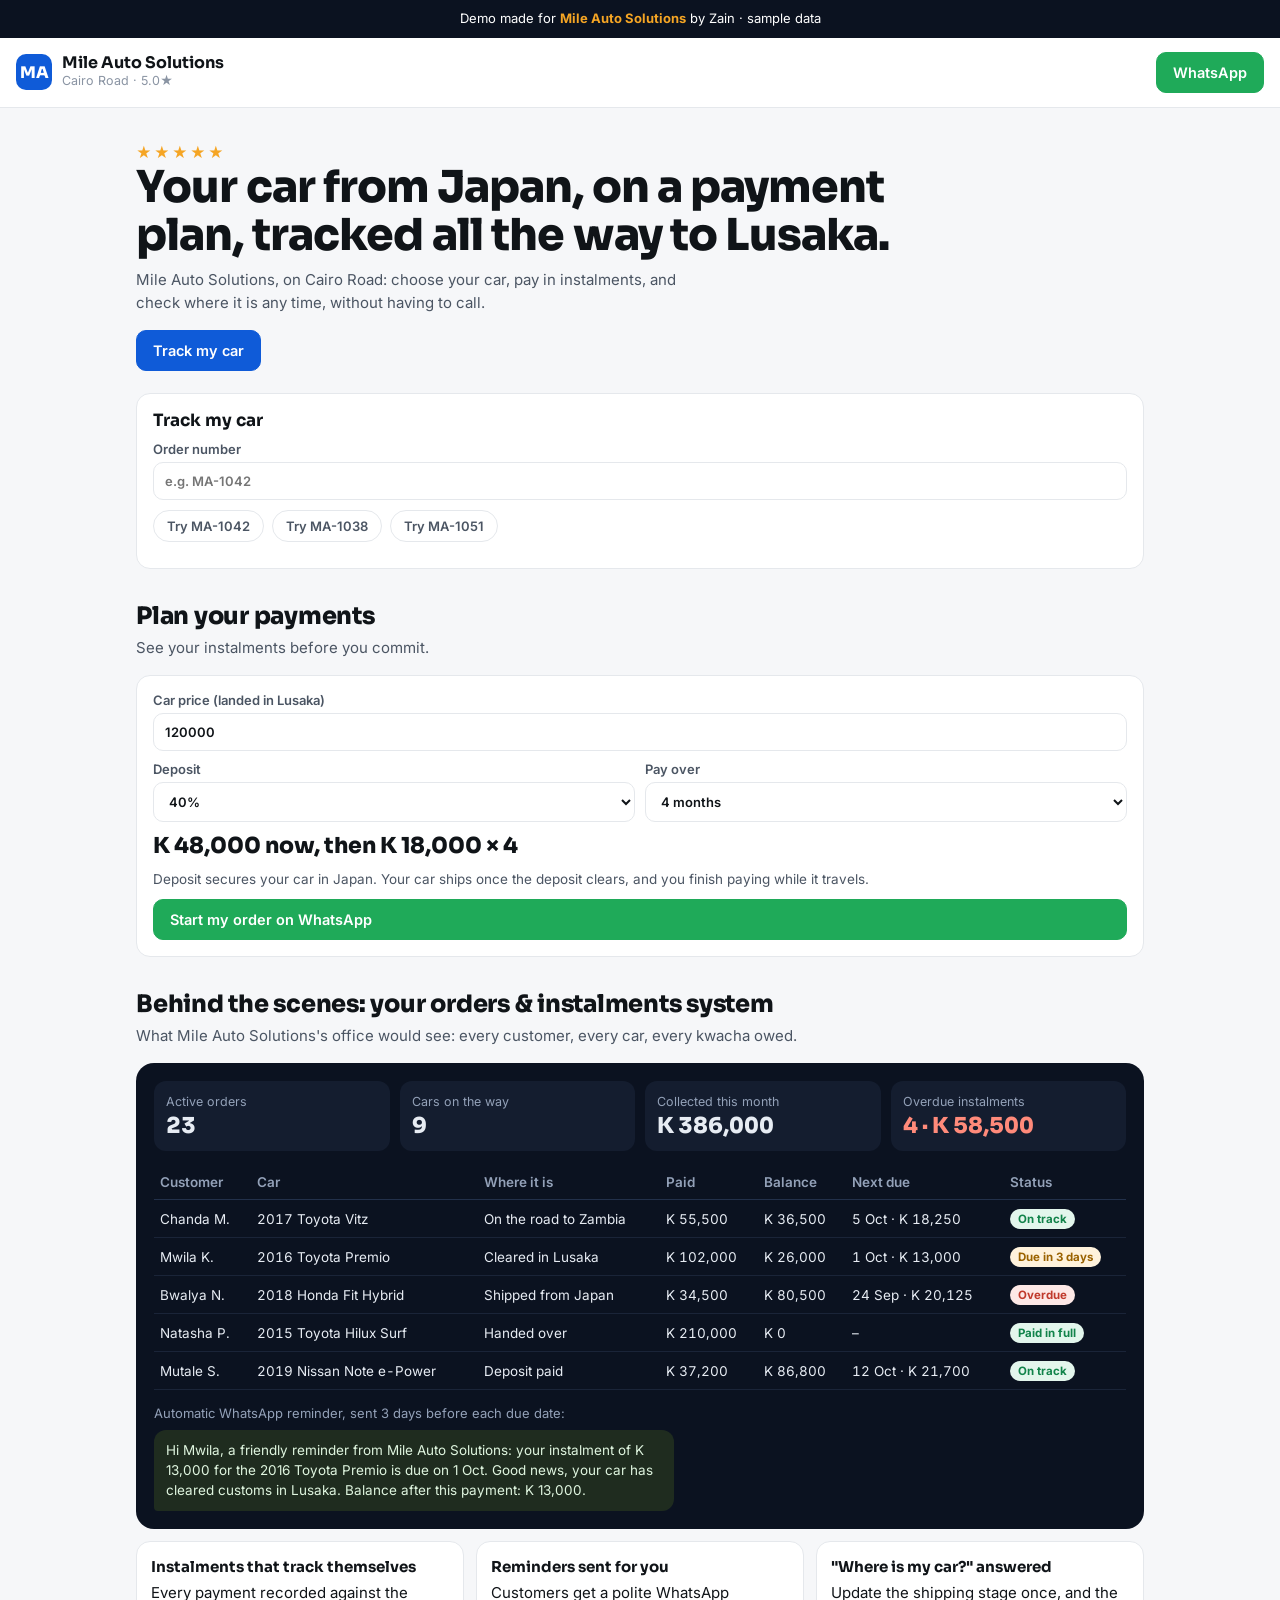
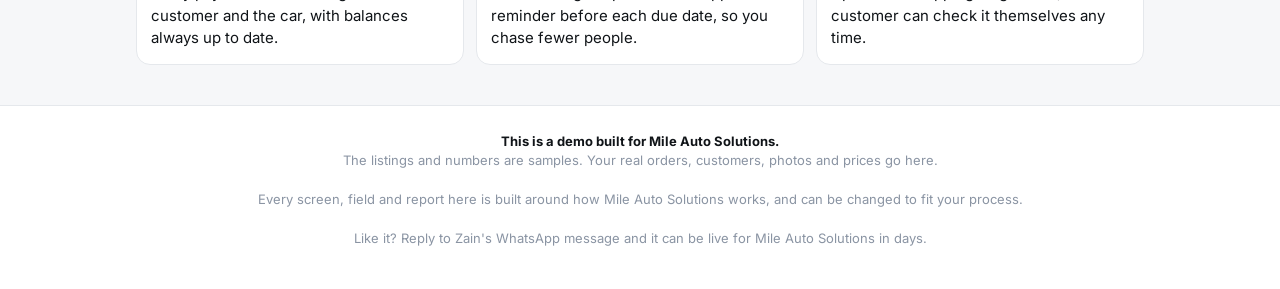
==== demos/mile-auto-solutions/index.html @ c83a558d "Add standalone client demo pages (Mile Auto Solutions) Co-Authored-By: Claude Opus 5.5 <noreply@anth" ====
<!doctype html>
<html lang="en">
<head>
<meta charset="utf-8">
<meta name="viewport" content="width=device-width, initial-scale=1, viewport-fit=cover">
<title>Mile Auto Solutions · Demo</title>
<meta name="robots" content="noindex, nofollow">
<meta name="referrer" content="no-referrer">
<link rel="preconnect" href="https://fonts.googleapis.com">
<style>html,body{margin:0;background:#fff}</style>
</head>
<body>
<div id="root"></div>
<script>
(function () {
"use strict";
const esc = s => String(s ?? "").replace(/[&<>"']/g, c => ({"&":"&amp;","<":"&lt;",">":"&gt;",'"':"&quot;","'":"&#39;"}[c]));
const K = n => "K " + Math.round(Number(n) || 0).toLocaleString();
const wa = (num, text) => num ? `https://wa.me/${num}?text=${encodeURIComponent(text)}` : null;
const where = a => { a = a || "Lusaka"; return /\b(road|rd|street|st|avenue|ave|drive|dr)\b/i.test(a) ? "on " + a : "in " + a; };
const KINDS = {
  Clinic: { headline: b => `${b}: book your visit in seconds.`, services: ["Check-ups and consultations", "Book an appointment on WhatsApp", "Friendly, professional care"],
    kpis: [["Appointments today", "18"], ["Patients this month", "264"], ["No-shows avoided", "11"], ["Unpaid invoices", "K 6,800"]],
    feats: [["Appointments and reminders", "Patients book online and get a WhatsApp reminder, so fewer no-shows."], ["Patient records", "History, treatments and payments per patient, in one place."], ["Reports on your phone", "Daily bookings and income wherever you are."]] },
  Restaurant: { headline: b => `${b}: see the menu, order on WhatsApp.`, services: ["Full menu with prices", "Order ahead on WhatsApp", "Dine in or take away"],
    kpis: [["Orders today", "73"], ["Sales today", "K 9,840"], ["Best seller", "Chicken & chips"], ["Items running low", "4"]],
    feats: [["Digital menu", "Photos, prices and specials customers can browse on their phone."], ["Orders and sales", "Every order recorded, with daily totals and best sellers."], ["Stock alerts", "Know before you run out of your top ingredients."]] },
  Hospitality: { headline: b => `${b}: check rooms and book direct.`, services: ["Comfortable rooms", "Book direct on WhatsApp", "Events and conferences"],
    kpis: [["Rooms booked tonight", "12 / 16"], ["Revenue this month", "K 142,000"], ["Check-ins today", "5"], ["Deposits held", "K 9,500"]],
    feats: [["Room calendar", "See which rooms are free on which night, no double bookings."], ["Direct bookings", "Guests book with you, not through expensive booking sites."], ["Guest records", "Stays, payments and preferences for every guest."]] },
};
const stars = r => r ? "★".repeat(Math.round(r)) + "☆".repeat(5 - Math.round(r)) : "";

const CARS = [
  { make: "Toyota", model: "Hilux D/Cab 2.8 GD-6", year: 2019, km: 86000, price: 485000, type: "Pickup", fuel: "Diesel", status: "Available", hue: 18 },
  { make: "Toyota", model: "Fortuner 2.8", year: 2018, km: 92000, price: 520000, type: "SUV", fuel: "Diesel", status: "Available", hue: 200 },
  { make: "Mazda", model: "CX-5 2.0", year: 2017, km: 71000, price: 265000, type: "SUV", fuel: "Petrol", status: "Reserved", hue: 350 },
  { make: "Honda", model: "Fit Hybrid", year: 2016, km: 64000, price: 118000, type: "Hatch", fuel: "Hybrid", status: "Available", hue: 140 },
  { make: "Mercedes-Benz", model: "C200", year: 2016, km: 78000, price: 310000, type: "Sedan", fuel: "Petrol", status: "Available", hue: 230 },
  { make: "Nissan", model: "X-Trail 2.0", year: 2015, km: 103000, price: 175000, type: "SUV", fuel: "Petrol", status: "Sold", hue: 40 },
];
const FLEET = [
  { name: "Toyota Corolla", cls: "Economy", rate: 850, seats: 5, status: "Available", hue: 210 },
  { name: "Toyota Fortuner 4x4", cls: "SUV", rate: 1900, seats: 7, status: "On hire", hue: 25 },
  { name: "Toyota Hilux 4x4 + rooftop tent", cls: "Safari", rate: 2400, seats: 5, status: "Available", hue: 95 },
  { name: "Toyota Hiace", cls: "Van", rate: 1600, seats: 14, status: "Service due", hue: 300 },
];

function carArt(hue, label) {
  return `<svg viewBox="0 0 320 180" role="img" aria-label="${esc(label)}"><defs><linearGradient id="g${hue}" x1="0" x2="1" y1="0" y2="1"><stop offset="0" stop-color="hsl(${hue} 45% 88%)"/><stop offset="1" stop-color="hsl(${hue} 40% 74%)"/></linearGradient></defs>
  <rect width="320" height="180" fill="url(#g${hue})"/><rect y="138" width="320" height="42" fill="hsl(${hue} 20% 60% / .35)"/>
  <path d="M52 124 L70 92 Q78 80 96 78 L196 76 Q214 76 228 88 L256 108 Q276 110 282 124 L282 132 L52 132 Z" fill="hsl(${hue} 35% 32%)"/>
  <path d="M100 86 L190 84 Q204 84 214 94 L226 106 L90 108 Z" fill="hsl(${hue} 40% 86% / .9)"/>
  <circle cx="100" cy="134" r="17" fill="#1b1d1f"/><circle cx="100" cy="134" r="7" fill="#9aa0a6"/>
  <circle cx="236" cy="134" r="17" fill="#1b1d1f"/><circle cx="236" cy="134" r="7" fill="#9aa0a6"/></svg>`;
}

const CSS = `
@import url('https://fonts.googleapis.com/css2?family=Sora:wght@500;700;800&family=Inter:wght@400;500;600&display=swap');
.d { --ink:#101418; --ink2:#4b5563; --mut:#8a94a3; --bg:#f6f7f9; --card:#fff; --line:#e5e8ec; --acc:#0f5bd8; --acc2:#e8f0ff; --warm:#f5a524; --good:#12834a; --bad:#c0392b;
  font: 15px/1.5 Inter, system-ui, sans-serif; color: var(--ink); background: var(--bg); min-height: 100vh; }
.d * { box-sizing: border-box; }
.d .bar { background: #0b1220; color: #fff; font-size: 13px; padding: 9px 16px; text-align: center; }
.d .bar b { color: var(--warm); }
.d header { background: var(--card); border-bottom: 1px solid var(--line); padding: 14px 16px; display: flex; align-items: center; gap: 10px; position: sticky; top: 0; z-index: 5; }
.d .logo { width: 36px; height: 36px; border-radius: 10px; background: var(--acc); color: #fff; display: grid; place-items: center; font: 800 16px Sora, sans-serif; flex: none; }
.d header .nm { font: 700 16px Sora, sans-serif; line-height: 1.2; }
.d header .sub { font-size: 12.5px; color: var(--mut); }
.d header a.cta { margin-left: auto; }
.d .wrap { max-width: 1040px; margin: 0 auto; padding: 0 16px; }
.d .hero { padding: 34px 0 22px; }
.d .hero h1 { font: 800 clamp(28px, 6vw, 44px)/1.08 Sora, sans-serif; margin: 0 0 10px; letter-spacing: -.02em; text-wrap: balance; }
.d .hero p { color: var(--ink2); max-width: 60ch; margin: 0 0 16px; }
.d .rating { color: var(--warm); letter-spacing: 2px; font-size: 15px; }
.d .btn { display: inline-flex; align-items: center; gap: 8px; padding: 11px 16px; border-radius: 10px; font: 600 14.5px Inter, sans-serif; text-decoration: none; border: 1px solid var(--line); background: var(--card); color: var(--ink); cursor: pointer; }
.d .btn.pri { background: #1faa59; border-color: #1faa59; color: #fff; }
.d .btn.acc { background: var(--acc); border-color: var(--acc); color: #fff; }
.d .chips { display: flex; gap: 8px; flex-wrap: wrap; margin: 6px 0 16px; }
.d .chip { border: 1px solid var(--line); background: var(--card); padding: 7px 13px; border-radius: 20px; font: 600 13px Inter, sans-serif; cursor: pointer; color: var(--ink2); }
.d .chip.on { background: var(--ink); color: #fff; border-color: var(--ink); }
.d .grid { display: grid; grid-template-columns: repeat(auto-fill, minmax(250px, 1fr)); gap: 14px; }
.d .car { background: var(--card); border: 1px solid var(--line); border-radius: 14px; overflow: hidden; display: flex; flex-direction: column; }
.d .car svg { width: 100%; height: auto; display: block; }
.d .car .b { padding: 12px 14px 14px; display: grid; gap: 6px; }
.d .car .t { font: 700 15.5px Sora, sans-serif; }
.d .car .m { color: var(--mut); font-size: 13px; }
.d .car .p { font: 800 19px Sora, sans-serif; font-variant-numeric: tabular-nums; }
.d .tag { display: inline-block; font: 700 11.5px Inter, sans-serif; padding: 3px 8px; border-radius: 20px; }
.d .tag.Available { background: #e3f6ec; color: var(--good); }
.d .tag.Reserved { background: #fff2dc; color: #9a6200; }
.d .tag.Sold, .d .tag.Service { background: #fde8e6; color: var(--bad); }
.d .tag.On { background: var(--acc2); color: var(--acc); }
.d h2 { font: 800 24px/1.15 Sora, sans-serif; margin: 34px 0 6px; letter-spacing: -.01em; }
.d .lead { color: var(--ink2); margin: 0 0 16px; }
.d .admin { background: #0b1220; color: #e7ecf3; border-radius: 18px; padding: 18px; margin: 12px 0 10px; }
.d .admin .k { display: grid; grid-template-columns: repeat(auto-fit, minmax(140px, 1fr)); gap: 10px; }
.d .admin .kk { background: #141d2f; border-radius: 12px; padding: 12px; }
.d .admin .kk .v { font: 800 22px Sora, sans-serif; font-variant-numeric: tabular-nums; }
.d .admin .kk .l { font-size: 12.5px; color: #93a1b8; }
.d .admin table { width: 100%; border-collapse: collapse; margin-top: 14px; font-size: 13.5px; }
.d .admin th { text-align: left; color: #93a1b8; font-weight: 600; padding: 7px 6px; border-bottom: 1px solid #22304a; }
.d .admin td { padding: 8px 6px; border-bottom: 1px solid #1a2438; font-variant-numeric: tabular-nums; }
.d .admin .scroll { overflow-x: auto; }
.d .admin th, .d .admin td { white-space: nowrap; }
.d .feat { display: grid; grid-template-columns: repeat(auto-fit, minmax(220px, 1fr)); gap: 12px; margin-top: 12px; }
.d .feat div { background: var(--card); border: 1px solid var(--line); border-radius: 14px; padding: 14px; }
.d .feat b { font-family: Sora, sans-serif; display: block; margin-bottom: 4px; }
.d .book { background: var(--card); border: 1px solid var(--line); border-radius: 14px; padding: 16px; display: grid; gap: 10px; }
.d .book label { font: 600 13px Inter, sans-serif; color: var(--ink2); display: grid; gap: 5px; }
.d .book input, .d .book select { font: inherit; padding: 10px 11px; border: 1px solid var(--line); border-radius: 10px; width: 100%; background: #fff; color: var(--ink); }
.d .quote { font: 800 22px Sora, sans-serif; }
.d footer { margin-top: 40px; padding: 26px 16px 40px; text-align: center; color: var(--mut); font-size: 13px; border-top: 1px solid var(--line); background: var(--card); }
.d footer b { color: var(--ink); }
.d .modal-bg { position: fixed; inset: 0; background: rgba(8,12,20,.55); z-index: 20; display: grid; place-items: end center; }
.d .modal { background: var(--card); width: min(560px, 100%); border-radius: 18px 18px 0 0; max-height: 92vh; overflow: auto; }
.d .modal .b { padding: 16px; display: grid; gap: 10px; }
@media (min-width: 700px) { .d .modal-bg { place-items: center; } .d .modal { border-radius: 18px; } }
.d .note { background: #fff8e6; border: 1px solid #f3dc9a; color: #6b4e00; border-radius: 12px; padding: 10px 12px; font-size: 13px; margin-top: 10px; }
`;

function header(d) {
  const initials = (d.business || "?").split(/\s+/).filter(Boolean).slice(0, 2).map(w => w[0]).join("").toUpperCase();
  const call = wa(d.wa, `Hi ${d.business}, I saw your website.`);
  return `<div class="bar">Demo made for <b>${esc(d.business)}</b> by ${esc(d.builder || "Zain")} · sample data</div>
  <header><div class="logo">${esc(initials)}</div><div><div class="nm">${esc(d.business)}</div><div class="sub">${esc(d.area || "Lusaka")}${d.rating ? " · " + d.rating + "★" : ""}</div></div>
  ${call ? `<a class="btn pri cta" href="${esc(call)}" target="_blank" rel="noopener">WhatsApp</a>` : ""}</header>`;
}
function footer(d) {
  return `<footer><b>This is a demo built for ${esc(d.business)}.</b><br>The listings and numbers are samples. Your real ${d.template === "carhire" ? "fleet" : d.template === "dealer" ? "stock" : d.template === "importer" ? "orders, customers" : "products and records"}, photos and prices go here.<br><br>
    Every screen, field and report here is built around how ${esc(d.business)} works, and can be changed to fit your process.<br><br>
    Like it? Reply to ${esc(d.builder || "Zain")}'s WhatsApp message and it can be live for ${esc(d.business)} in days.</footer>`;
}

function dealer(d, root) {
  let filter = "All";
  const types = ["All", ...new Set(CARS.map(c => c.type))];
  const draw = () => {
    root.querySelector("#cars").innerHTML = CARS.filter(c => filter === "All" || c.type === filter).map((c, i) => `
      <article class="car">${carArt(c.hue, c.make + " " + c.model)}
        <div class="b"><div style="display:flex;justify-content:space-between;gap:8px;align-items:center"><span class="t">${esc(c.year + " " + c.make)}</span><span class="tag ${c.status}">${c.status}</span></div>
        <div class="m">${esc(c.model)} · ${c.km.toLocaleString()} km · ${c.fuel}</div>
        <div class="p">${K(c.price)}</div>
        <button class="btn" data-car="${CARS.indexOf(c)}" ${c.status === "Sold" ? "disabled" : ""}>${c.status === "Sold" ? "Sold" : "View details"}</button></div></article>`).join("");
    root.querySelectorAll(".chip").forEach(ch => ch.classList.toggle("on", ch.dataset.f === filter));
  };
  root.innerHTML = `<div class="d">${header(d)}<div class="wrap">
    <section class="hero"><div class="rating">${stars(d.rating)}</div>
      <h1>Quality cars ${esc(where(d.area))}, ready to drive away.</h1>
      <p>${esc(d.tagline || `Browse ${d.business}'s latest stock with real prices. See something you like? Ask about it on WhatsApp in one tap.`)}</p>
      <a class="btn acc" href="#stock">Browse cars</a></section>
    <div id="stock"></div><h2>Cars in stock</h2><p class="lead">Updated automatically from the stock system: when a car is reserved or sold, it changes here too.</p>
    <div class="chips">${types.map(t => `<button class="chip" data-f="${esc(t)}">${esc(t)}</button>`).join("")}</div>
    <div class="grid" id="cars"></div>
    <h2>Behind the scenes: your stock system</h2>
    <p class="lead">What ${esc(d.business)}'s team would see: every car from purchase to sale, in one place.</p>
    <div class="admin"><div class="k">
      <div class="kk"><div class="l">Cars in stock</div><div class="v">14</div></div>
      <div class="kk"><div class="l">Sold this month</div><div class="v">6</div></div>
      <div class="kk"><div class="l">Profit this month</div><div class="v">${K(212000)}</div></div>
      <div class="kk"><div class="l">WhatsApp enquiries</div><div class="v">41</div></div></div>
      <div class="scroll"><table><tr><th>Car</th><th>Bought</th><th>Costs</th><th>Price</th><th>Profit</th><th>Status</th></tr>
        ${CARS.slice(0, 5).map((c, i) => { const buy = Math.round(c.price * .74 / 1000) * 1000, cost = [9500, 12000, 7800, 5200, 14500][i];
          return `<tr><td>${esc(c.year + " " + c.make + " " + c.model.split(" ")[0])}</td><td>${K(buy)}</td><td>${K(cost)}</td><td>${K(c.price)}</td><td style="color:#5fe3a1">${K(c.price - buy - cost)}</td><td>${c.status}</td></tr>`; }).join("")}
      </table></div></div>
    ${d.problem ? `<div class="note">Built with ${esc(d.business)} in mind: ${esc(d.problem)}</div>` : ""}
    <div class="feat"><div><b>Stock that's always right</b>Mark a car reserved or sold once, and the website and your team see it instantly.</div>
      <div><b>Cost and profit per car</b>Purchase price, duty, repairs and selling price, so you know what each car really made.</div>
      <div><b>Enquiries in one list</b>Every buyer who asks about a car, with their number, so nobody is forgotten.</div></div>
  </div>${footer(d)}</div>`;
  draw();
  root.addEventListener("click", e => {
    const f = e.target.closest("[data-f]"); if (f) { filter = f.dataset.f; draw(); return; }
    const b = e.target.closest("[data-car]"); if (b) { const c = CARS[+b.dataset.car]; const link = wa(d.wa, `Hi ${d.business}, is the ${c.year} ${c.make} ${c.model} (${K(c.price)}) still available?`);
      const m = document.createElement("div"); m.className = "modal-bg"; m.innerHTML = `<div class="modal">${carArt(c.hue, c.model)}<div class="b">
        <div style="display:flex;justify-content:space-between;align-items:center"><b style="font:800 20px Sora,sans-serif">${esc(c.year + " " + c.make + " " + c.model)}</b><span class="tag ${c.status}">${c.status}</span></div>
        <div class="p" style="font:800 24px Sora,sans-serif">${K(c.price)}</div>
        <div class="m" style="color:#4b5563">${c.km.toLocaleString()} km · ${c.fuel} · ${c.type} · Service history available · Registration help included</div>
        ${link ? `<a class="btn pri" href="${esc(link)}" target="_blank" rel="noopener">Ask about this car on WhatsApp</a>` : ""}
        <button class="btn" data-x>Close</button></div></div>`;
      m.addEventListener("click", ev => { if (ev.target === m || ev.target.closest("[data-x]")) m.remove(); }); root.querySelector(".d").appendChild(m); }
  });
}

function carhire(d, root) {
  const today = new Date().toISOString().slice(0, 10), later = new Date(Date.now() + 3 * 864e5).toISOString().slice(0, 10);
  root.innerHTML = `<div class="d">${header(d)}<div class="wrap">
    <section class="hero"><div class="rating">${stars(d.rating)}</div>
      <h1>Hire a car ${esc(where(d.area))} in two minutes.</h1>
      <p>${esc(d.tagline || `${d.business}: pick your dates, see the price, book on WhatsApp.`)}</p></section>
    <div class="book"><div style="font:700 17px Sora,sans-serif">Get an instant quote</div>
      <label>Vehicle<select id="veh">${FLEET.map((f, i) => `<option value="${i}">${esc(f.name)} · ${K(f.rate)}/day</option>`).join("")}</select></label>
      <div style="display:grid;grid-template-columns:1fr 1fr;gap:10px"><label>Pick-up<input id="d1" type="date" value="${today}"></label><label>Return<input id="d2" type="date" value="${later}"></label></div>
      <div id="q" class="quote"></div><a class="btn pri" id="bk" target="_blank" rel="noopener">Book on WhatsApp</a></div>
    <h2>Our fleet</h2><div class="grid">${FLEET.map(f => `<article class="car">${carArt(f.hue, f.name)}<div class="b"><span class="t">${esc(f.name)}</span>
      <div class="m">${esc(f.cls)} · ${f.seats} seats</div><div class="p">${K(f.rate)}<span style="font:500 13px Inter;color:#8a94a3"> / day</span></div></div></article>`).join("")}</div>
    <h2>Behind the scenes: your fleet system</h2><p class="lead">What ${esc(d.business)}'s office would see every morning.</p>
    <div class="admin"><div class="k">
      <div class="kk"><div class="l">On hire today</div><div class="v">9 / 14</div></div>
      <div class="kk"><div class="l">Deposits held</div><div class="v">${K(38500)}</div></div>
      <div class="kk"><div class="l">Service due this week</div><div class="v">2</div></div>
      <div class="kk"><div class="l">Revenue this month</div><div class="v">${K(186400)}</div></div></div>
      <div class="scroll"><table><tr><th>Vehicle</th><th>Status</th><th>Next service</th><th>This month</th></tr>
        ${FLEET.map((f, i) => `<tr><td>${esc(f.name)}</td><td>${f.status}</td><td>${["3,200 km", "in 5 days", "1,100 km", "Overdue"][i]}</td><td>${K([14450, 36100, 41800, 9600][i])}</td></tr>`).join("")}</table></div></div>
    ${d.problem ? `<div class="note">Built with ${esc(d.business)} in mind: ${esc(d.problem)}</div>` : ""}
    <div class="feat"><div><b>Availability calendar</b>See which vehicle is free on which day, so you never double-book.</div>
      <div><b>Deposits and damage records</b>Photos at pick-up and return, deposits held and refunded, all tracked.</div>
      <div><b>Service reminders</b>Each vehicle's mileage and service dates, with alerts before they're due.</div></div>
  </div>${footer(d)}</div>`;
  const upd = () => { const f = FLEET[+root.querySelector("#veh").value]; const a = new Date(root.querySelector("#d1").value), b = new Date(root.querySelector("#d2").value);
    const days = Math.max(1, Math.round((b - a) / 864e5) || 1); root.querySelector("#q").textContent = `${days} day${days > 1 ? "s" : ""} · ${K(days * f.rate)}`;
    const l = wa(d.wa, `Hi ${d.business}, I'd like to book the ${f.name} from ${root.querySelector("#d1").value} to ${root.querySelector("#d2").value} (${days} days).`);
    const bk = root.querySelector("#bk"); if (l) bk.href = l; else bk.remove(); };
  ["#veh", "#d1", "#d2"].forEach(s => root.querySelector(s).addEventListener("change", upd)); upd();
}

const STAGES = ["Order confirmed", "Deposit paid", "Shipped from Japan", "Arrived at port", "On the road to Zambia", "Cleared in Lusaka", "Handed over"];
const ORDERS = [
  { no: "MA-1042", who: "Chanda M.", car: "2017 Toyota Vitz", total: 92000, paid: 55500, stage: 4, due: "5 Oct", inst: 18250, state: "On track", hue: 200 },
  { no: "MA-1038", who: "Mwila K.", car: "2016 Toyota Premio", total: 128000, paid: 102000, stage: 5, due: "1 Oct", inst: 13000, state: "Due in 3 days", hue: 18 },
  { no: "MA-1051", who: "Bwalya N.", car: "2018 Honda Fit Hybrid", total: 115000, paid: 34500, stage: 2, due: "24 Sep", inst: 20125, state: "Overdue", hue: 140 },
  { no: "MA-1029", who: "Natasha P.", car: "2015 Toyota Hilux Surf", total: 210000, paid: 210000, stage: 6, due: "", inst: 0, state: "Paid in full", hue: 40 },
  { no: "MA-1055", who: "Mutale S.", car: "2019 Nissan Note e-Power", total: 124000, paid: 37200, stage: 1, due: "12 Oct", inst: 21700, state: "On track", hue: 300 },
];
function importer(d, root) {
  const stClass = s => s === "Overdue" ? "Sold" : s.startsWith("Due") ? "Reserved" : "Available";
  root.innerHTML = `<div class="d">${header(d)}<div class="wrap">
    <section class="hero"><div class="rating">${stars(d.rating)}</div>
      <h1>Your car from Japan, on a payment plan, tracked all the way to Lusaka.</h1>
      <p>${esc(d.tagline || `${d.business}, ${where(d.area)}: choose your car, pay in instalments, and check where it is any time, without having to call.`)}</p>
      <a class="btn acc" href="#track">Track my car</a></section>

    <div id="track"></div><div class="book"><div style="font:700 17px Sora,sans-serif">Track my car</div>
      <label>Order number<input id="ono" placeholder="e.g. MA-1042" autocomplete="off"></label>
      <div class="chips" style="margin:0">${ORDERS.slice(0, 3).map(o => `<button class="chip" data-o="${o.no}">Try ${o.no}</button>`).join("")}</div>
      <div id="tout"></div></div>

    <h2>Plan your payments</h2><p class="lead">See your instalments before you commit.</p>
    <div class="book">
      <label>Car price (landed in Lusaka)<input id="pp" type="number" inputmode="numeric" value="120000" min="10000" step="1000"></label>
      <div style="display:grid;grid-template-columns:1fr 1fr;gap:10px">
        <label>Deposit<select id="dep">${[30, 40, 50].map(p => `<option value="${p}" ${p === 40 ? "selected" : ""}>${p}%</option>`).join("")}</select></label>
        <label>Pay over<select id="mo">${[3, 4, 6].map(m => `<option value="${m}" ${m === 4 ? "selected" : ""}>${m} months</option>`).join("")}</select></label></div>
      <div id="plan" class="quote"></div><div class="m" id="plan2" style="color:#4b5563;font-size:13.5px"></div>
      <a class="btn pri" id="start" target="_blank" rel="noopener">Start my order on WhatsApp</a></div>

    <h2>Behind the scenes: your orders &amp; instalments system</h2>
    <p class="lead">What ${esc(d.business)}'s office would see: every customer, every car, every kwacha owed.</p>
    <div class="admin"><div class="k">
      <div class="kk"><div class="l">Active orders</div><div class="v">23</div></div>
      <div class="kk"><div class="l">Cars on the way</div><div class="v">9</div></div>
      <div class="kk"><div class="l">Collected this month</div><div class="v">${K(386000)}</div></div>
      <div class="kk"><div class="l">Overdue instalments</div><div class="v" style="color:#ff8a7a">4 · ${K(58500)}</div></div></div>
      <div class="scroll"><table><tr><th>Customer</th><th>Car</th><th>Where it is</th><th>Paid</th><th>Balance</th><th>Next due</th><th>Status</th></tr>
        ${ORDERS.map(o => `<tr data-o="${o.no}" style="cursor:pointer"><td>${esc(o.who)}</td><td>${esc(o.car)}</td><td>${STAGES[o.stage]}</td><td>${K(o.paid)}</td><td>${K(o.total - o.paid)}</td><td>${o.due ? o.due + " · " + K(o.inst) : "–"}</td>
          <td><span class="tag ${stClass(o.state)}">${o.state}</span></td></tr>`).join("")}</table></div>
      <div style="margin-top:14px;font-size:13px;color:#93a1b8">Automatic WhatsApp reminder, sent 3 days before each due date:</div>
      <div style="background:#1f2c1f;color:#dff5df;border-radius:12px 12px 12px 4px;padding:10px 12px;margin-top:6px;font-size:13.5px;max-width:520px">
        Hi Mwila, a friendly reminder from ${esc(d.business)}: your instalment of ${K(13000)} for the 2016 Toyota Premio is due on 1 Oct. Good news, your car has cleared customs in Lusaka. Balance after this payment: ${K(13000)}.</div></div>
    <div class="feat"><div><b>Instalments that track themselves</b>Every payment recorded against the customer and the car, with balances always up to date.</div>
      <div><b>Reminders sent for you</b>Customers get a polite WhatsApp reminder before each due date, so you chase fewer people.</div>
      <div><b>"Where is my car?" answered</b>Update the shipping stage once, and the customer can check it themselves any time.</div></div>
  </div>${footer(d)}</div>`;
  const show = no => {
    const o = ORDERS.find(x => x.no.toLowerCase() === String(no).trim().toLowerCase()), out = root.querySelector("#tout");
    if (!o) { out.innerHTML = no ? `<div class="m" style="color:#c0392b">No order ${esc(no)} found. Check the number on your receipt.</div>` : ""; return; }
    root.querySelector("#ono").value = o.no;
    out.innerHTML = `<div style="display:flex;gap:12px;align-items:center;margin:4px 0 10px"><div style="width:84px;flex:none;border-radius:10px;overflow:hidden">${carArt(o.hue, o.car)}</div>
        <div><b style="font:700 16px Sora,sans-serif">${esc(o.car)}</b><div class="m" style="color:#4b5563">${esc(o.who)} · ${o.no}</div></div></div>
      <ol style="list-style:none;margin:0;padding:0;display:grid;gap:0">${STAGES.map((s, i) => `<li style="display:flex;gap:10px;align-items:flex-start;padding:4px 0">
        <span style="width:18px;height:18px;border-radius:50%;flex:none;margin-top:2px;display:grid;place-items:center;font-size:11px;color:#fff;background:${i < o.stage ? "#12834a" : i === o.stage ? "#0f5bd8" : "#d6dbe1"}">${i < o.stage ? "✓" : ""}</span>
        <span style="${i === o.stage ? "font-weight:700" : i > o.stage ? "color:#8a94a3" : ""}">${s}${i === o.stage ? " · now" : ""}</span></li>`).join("")}</ol>
      <div style="background:#f6f7f9;border-radius:10px;padding:10px 12px;margin-top:10px;font-size:14px">Paid <b>${K(o.paid)}</b> of ${K(o.total)}${o.total > o.paid ? ` · next payment <b>${K(o.inst)}</b> on ${o.due}` : " · <b style='color:#12834a'>fully paid</b>"}</div>`;
  };
  const plan = () => {
    const p = Math.max(0, Number(root.querySelector("#pp").value) || 0), dep = +root.querySelector("#dep").value, mo = +root.querySelector("#mo").value;
    const depAmt = p * dep / 100, each = (p - depAmt) / mo;
    root.querySelector("#plan").textContent = `${K(depAmt)} now, then ${K(each)} × ${mo}`;
    root.querySelector("#plan2").textContent = `Deposit secures your car in Japan. Your car ships once the deposit clears, and you finish paying while it travels.`;
    const l = wa(d.wa, `Hi ${d.business}, I'd like to order a car around ${K(p)} with ${dep}% deposit and ${mo} monthly payments.`);
    const s = root.querySelector("#start"); if (l) s.href = l; else s.remove();
  };
  root.querySelector("#ono").addEventListener("input", e => show(e.target.value));
  ["#pp", "#dep", "#mo"].forEach(s => root.querySelector(s).addEventListener("input", plan));
  root.addEventListener("click", e => { const b = e.target.closest("[data-o]"); if (b) { show(b.dataset.o); root.querySelector("#track").scrollIntoView({ behavior: "smooth" }); } });
  plan();
}

function business(d, root) {
  const k = KINDS[d.kind] || { headline: b => `${b}, now online.`, services: ["Friendly service", "Fair prices", "Located " + where(d.area)],
    kpis: [["Sales today", "K 8,450"], ["Customers this month", "312"], ["Items running low", "5"], ["Owed by customers", "K 12,300"]],
    feats: [["Sales and stock together", "Every sale updates your stock, with alerts before you run out."], ["Customer records", "Who bought what, who owes you, and who to follow up."], ["Reports on your phone", "Daily and monthly totals wherever you are."]] };
  const chat = wa(d.wa, `Hi ${d.business}, I found you online.`);
  root.innerHTML = `<div class="d">${header(d)}<div class="wrap">
    <section class="hero"><div class="rating">${stars(d.rating)}</div>
      <h1>${esc(d.headline || k.headline(d.business))}</h1>
      <p>${esc(d.tagline || `Everything customers need to know about ${d.business}, ${where(d.area)}, and one tap to reach you on WhatsApp.`)}</p>
      ${chat ? `<a class="btn pri" href="${esc(chat)}" target="_blank" rel="noopener">Chat on WhatsApp</a>` : ""}</section>
    <h2>What we offer</h2><div class="feat">${(d.services || k.services).map(s => `<div><b>${esc(s)}</b>Ask us on WhatsApp for details and prices.</div>`).join("")}</div>
    <h2>Behind the scenes: your management system</h2><p class="lead">What ${esc(d.business)} would see every day.</p>
    <div class="admin"><div class="k">${k.kpis.map(([l, v]) => `<div class="kk"><div class="l">${esc(l)}</div><div class="v">${esc(v)}</div></div>`).join("")}</div></div>
    <div class="feat">${k.feats.map(([t, x]) => `<div><b>${esc(t)}</b>${esc(x)}</div>`).join("")}</div>
  </div>${footer(d)}</div>`;
}

window.DemoPage = {
  render(demo) {
    const st = document.createElement("style"); st.textContent = CSS; document.head.appendChild(st);
    const d = { ...(demo.data || {}), template: demo.template };
    document.title = `${d.business || "Demo"} · Demo`;
    const root = document.getElementById("root");
    ({ dealer, carhire, importer }[demo.template] || business)(d, root);
  },
};
})();

window.DemoPage.render({"template": "importer", "data": {"business": "Mile Auto Solutions", "area": "Cairo Road", "rating": "5.0", "wa": "260770246900", "builder": "Zain"}});
</script>
</body>
</html>
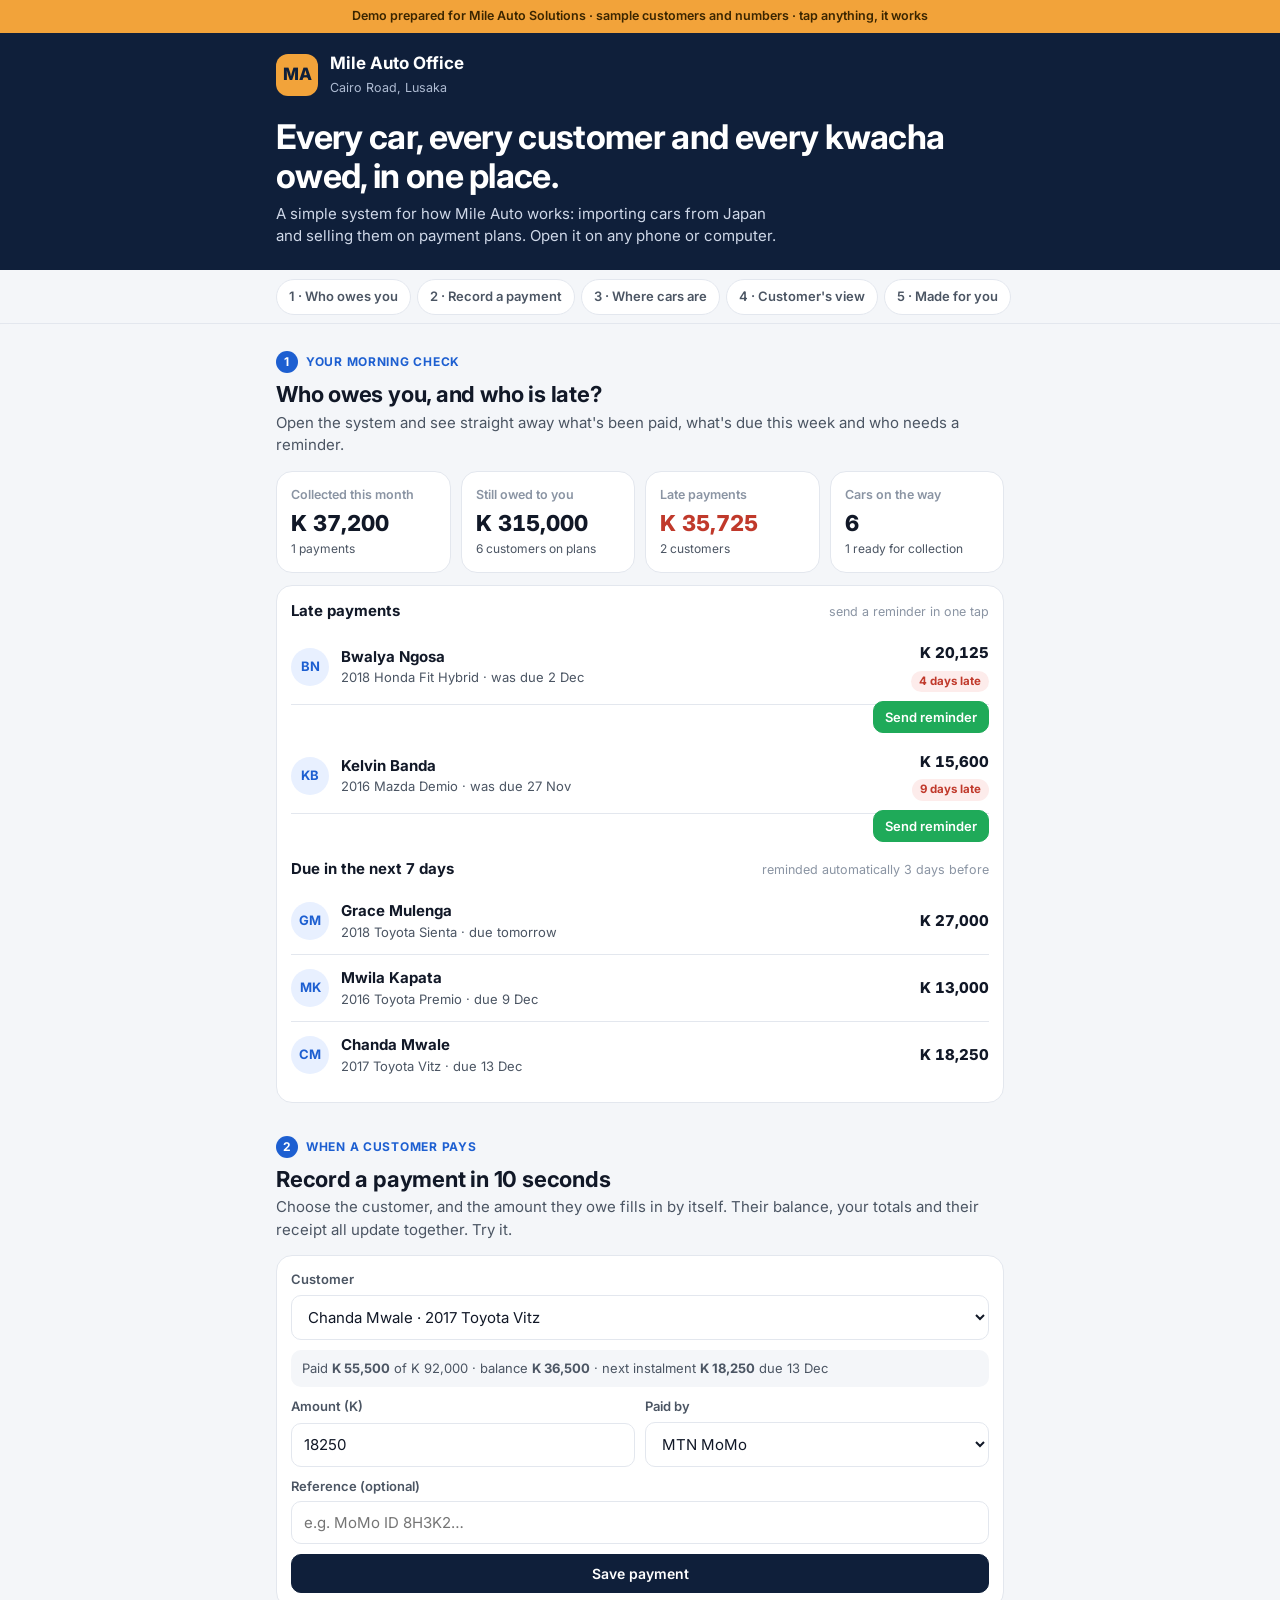
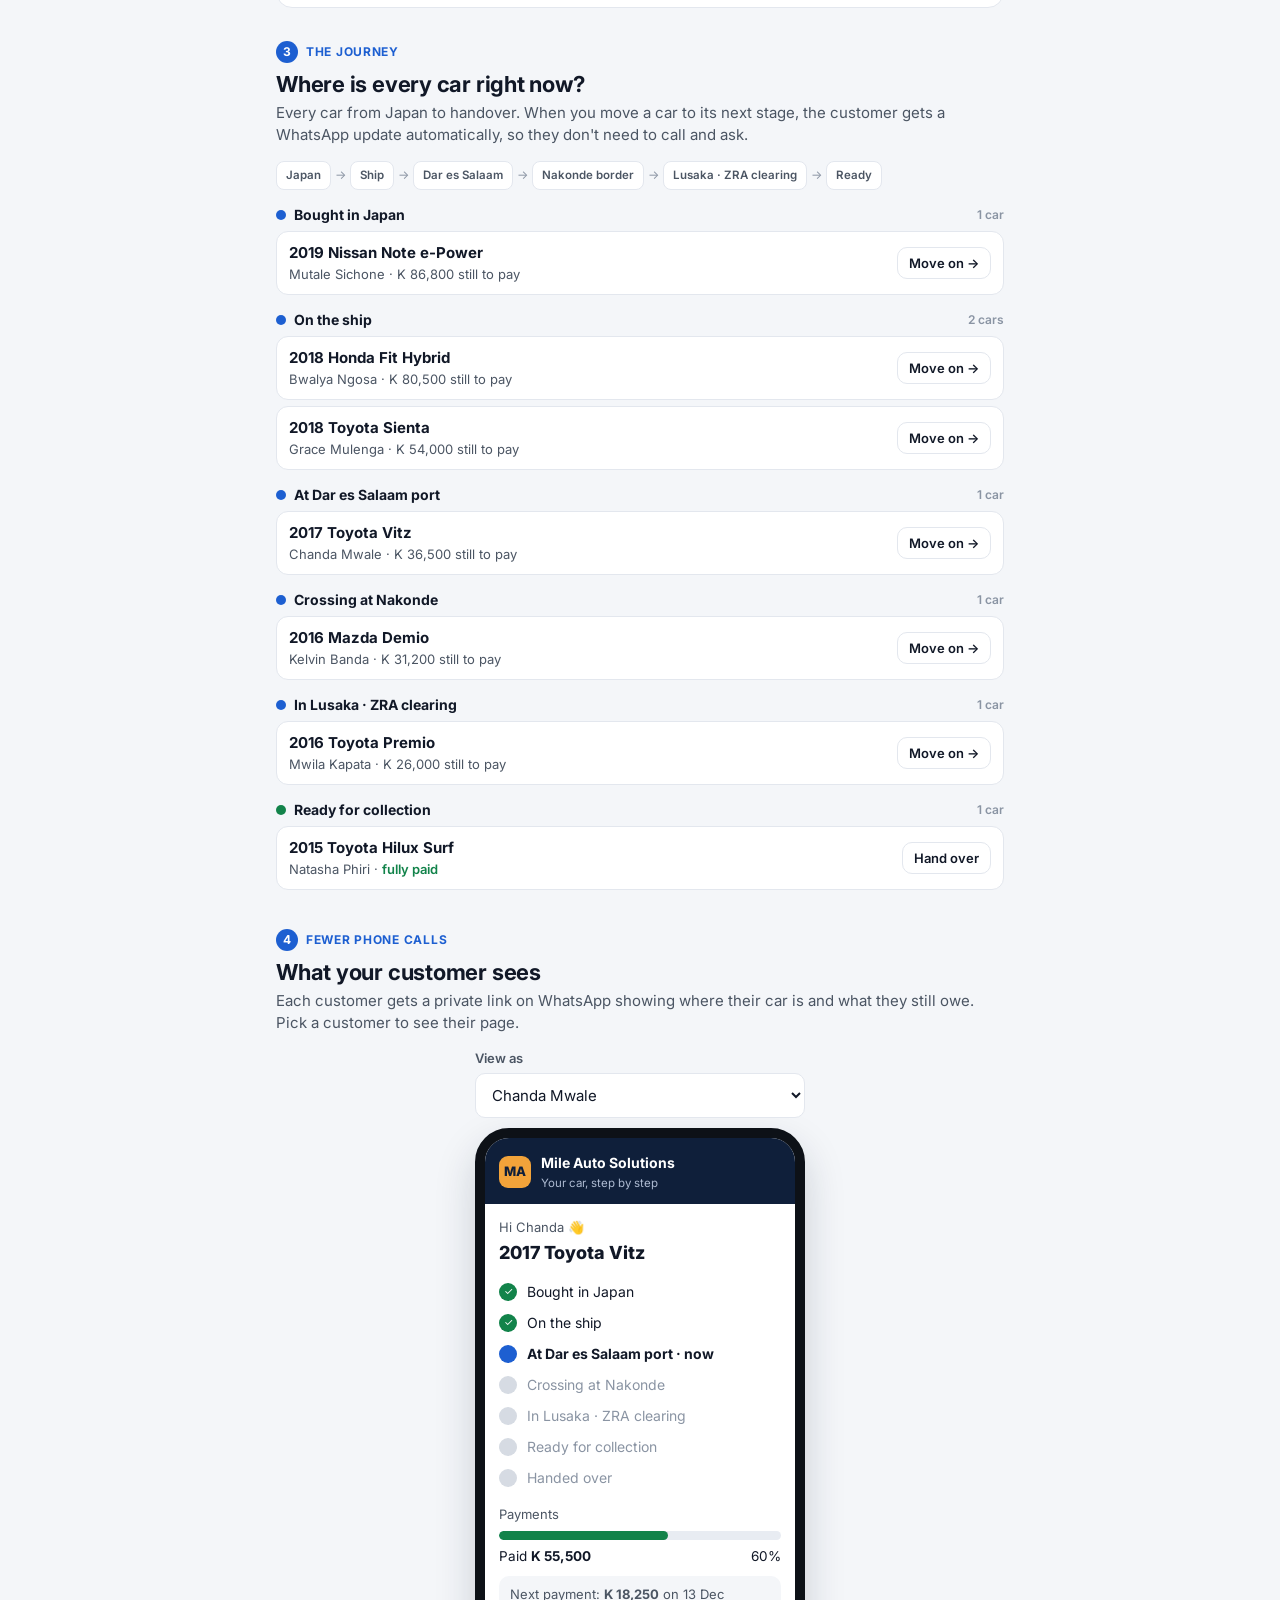
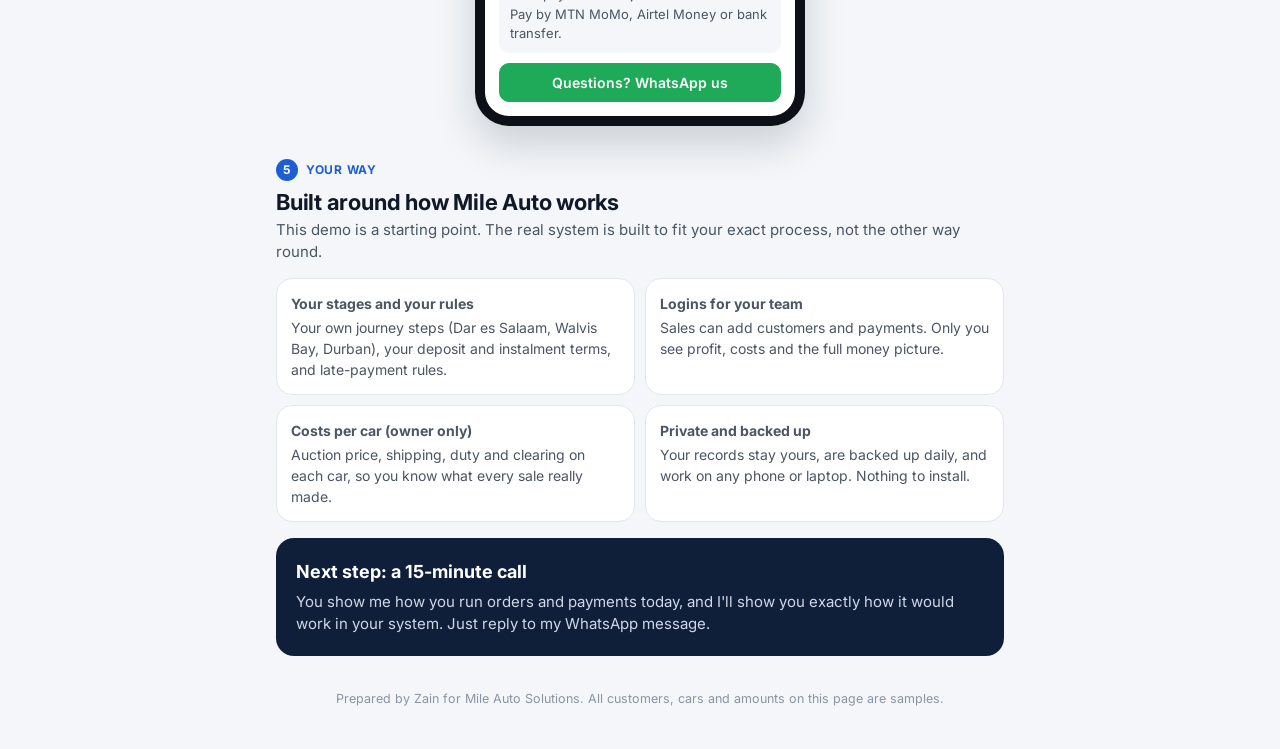
==== commit bda4b06a: "Rebuild Mile Auto demo as a clear, guided office system demo Co-Authored-By: Claude Opus 5.5 <norepl" ====
--- a/demos/mile-auto-solutions/index.html
+++ b/demos/mile-auto-solutions/index.html
@@ -3,317 +3,330 @@
 <head>
 <meta charset="utf-8">
 <meta name="viewport" content="width=device-width, initial-scale=1, viewport-fit=cover">
-<title>Mile Auto Solutions · Demo</title>
+<title>Mile Auto Office · Demo</title>
 <meta name="robots" content="noindex, nofollow">
 <meta name="referrer" content="no-referrer">
 <link rel="preconnect" href="https://fonts.googleapis.com">
-<style>html,body{margin:0;background:#fff}</style>
+<link rel="preconnect" href="https://fonts.gstatic.com" crossorigin>
+<link rel="stylesheet" href="https://fonts.googleapis.com/css2?family=Inter:wght@400;500;600;700;800&display=swap">
+<style>
+:root { --navy:#0f1f3a; --navy2:#1b2f52; --amber:#f2a33a; --ink:#111827; --ink2:#4b5563; --mut:#8a94a3; --bg:#f4f6f9; --card:#fff; --line:#e3e7ee;
+  --good:#12834a; --goodbg:#e4f5ec; --bad:#c0392b; --badbg:#fdeceb; --warn:#9a6200; --warnbg:#fff3dc; --blue:#1d5fd1; --bluebg:#e8f0ff; }
+* { box-sizing: border-box; }
+html { scroll-behavior: smooth; scroll-padding-top: 64px; }
+body { margin: 0; background: var(--bg); color: var(--ink); font: 15px/1.5 Inter, system-ui, -apple-system, sans-serif; -webkit-text-size-adjust: 100%; }
+.wrap { max-width: 760px; margin: 0 auto; padding: 0 16px; }
+.demo-bar { background: var(--amber); color: #3a2500; font-size: 12.5px; font-weight: 600; text-align: center; padding: 7px 12px; }
+header.top { background: var(--navy); color: #fff; padding: 18px 0 22px; }
+.brand { display: flex; align-items: center; gap: 12px; }
+.logo { width: 42px; height: 42px; border-radius: 12px; background: var(--amber); color: var(--navy); display: grid; place-items: center; font-weight: 800; font-size: 17px; flex: none; }
+.brand b { display: block; font-size: 17px; }
+.brand span { font-size: 12.5px; color: #aebbd2; }
+header h1 { font-size: clamp(24px, 6.4vw, 34px); line-height: 1.15; margin: 18px 0 8px; letter-spacing: -.02em; }
+header p { color: #cfd8e8; margin: 0; max-width: 56ch; }
+nav.jump { position: sticky; top: 0; z-index: 10; background: rgba(244,246,249,.96); backdrop-filter: blur(6px); border-bottom: 1px solid var(--line); }
+nav.jump .wrap { display: flex; gap: 6px; overflow-x: auto; padding-top: 9px; padding-bottom: 9px; scrollbar-width: none; }
+nav.jump a { flex: none; text-decoration: none; color: var(--ink2); font-weight: 600; font-size: 13px; padding: 7px 12px; border-radius: 20px; background: var(--card); border: 1px solid var(--line); }
+section { padding: 26px 0 6px; }
+.step { display: inline-flex; align-items: center; gap: 8px; font-size: 12px; font-weight: 700; color: var(--blue); text-transform: uppercase; letter-spacing: .06em; }
+.step i { font-style: normal; width: 22px; height: 22px; border-radius: 50%; background: var(--blue); color: #fff; display: grid; place-items: center; font-size: 12px; }
+h2 { font-size: 22px; line-height: 1.2; margin: 8px 0 4px; letter-spacing: -.01em; }
+.sub { color: var(--ink2); margin: 0 0 14px; }
+.card { background: var(--card); border: 1px solid var(--line); border-radius: 16px; padding: 14px; }
+.kpis { display: grid; grid-template-columns: repeat(2, minmax(0,1fr)); gap: 10px; margin-bottom: 12px; }
+@media (min-width: 620px) { .kpis { grid-template-columns: repeat(4, minmax(0,1fr)); } }
+.kpi .l { font-size: 12.5px; color: var(--mut); font-weight: 600; }
+.kpi .v { font-size: 22px; font-weight: 800; font-variant-numeric: tabular-nums; margin-top: 2px; overflow-wrap: anywhere; }
+.kpi .n { font-size: 12px; color: var(--ink2); }
+.kpi.bad .v { color: var(--bad); }
+.list-h { display: flex; justify-content: space-between; align-items: baseline; margin: 16px 0 8px; }
+.list-h b { font-size: 15px; }
+.list-h span { font-size: 12.5px; color: var(--mut); }
+.row { display: flex; gap: 12px; align-items: center; padding: 12px 0; border-bottom: 1px solid var(--line); }
+.row:last-child { border-bottom: 0; }
+.av { width: 38px; height: 38px; border-radius: 50%; display: grid; place-items: center; font-weight: 700; font-size: 13px; flex: none; background: var(--bluebg); color: var(--blue); }
+.grow { flex: 1; min-width: 0; }
+.nm { font-weight: 700; }
+.meta { font-size: 13px; color: var(--ink2); }
+.amt { font-weight: 800; font-variant-numeric: tabular-nums; text-align: right; white-space: nowrap; }
+.pill { display: inline-block; font-size: 11.5px; font-weight: 700; padding: 2px 8px; border-radius: 20px; white-space: nowrap; }
+.pill.bad { background: var(--badbg); color: var(--bad); } .pill.warn { background: var(--warnbg); color: var(--warn); }
+.pill.good { background: var(--goodbg); color: var(--good); } .pill.blue { background: var(--bluebg); color: var(--blue); }
+.btn { font: 600 14px Inter, system-ui, sans-serif; border-radius: 10px; padding: 10px 14px; border: 1px solid var(--line); background: var(--card); color: var(--ink); cursor: pointer; white-space: nowrap; }
+.btn.sm { padding: 7px 11px; font-size: 13px; }
+.btn.pri { background: var(--navy); color: #fff; border-color: var(--navy); }
+.btn.wa { background: #1faa59; color: #fff; border-color: #1faa59; }
+.btn:disabled { opacity: .55; cursor: default; }
+.empty { color: var(--mut); font-size: 14px; padding: 8px 0; }
+label { display: grid; gap: 5px; font-size: 13px; font-weight: 600; color: var(--ink2); margin-bottom: 10px; }
+input, select { font: 15px Inter, system-ui, sans-serif; padding: 11px 12px; border: 1px solid var(--line); border-radius: 10px; width: 100%; background: #fff; color: var(--ink); }
+.two { display: grid; grid-template-columns: 1fr 1fr; gap: 10px; }
+.hint { font-size: 13px; color: var(--ink2); background: var(--bg); border-radius: 10px; padding: 9px 11px; margin-bottom: 10px; }
+.receipt { border: 1px dashed #b8c2d3; border-radius: 14px; padding: 14px; margin-top: 12px; background: #fcfdff; }
+.receipt .rh { display: flex; justify-content: space-between; gap: 10px; border-bottom: 1px dashed #cfd6e2; padding-bottom: 8px; margin-bottom: 8px; }
+.receipt .line { display: flex; justify-content: space-between; gap: 10px; font-size: 14px; padding: 3px 0; }
+.stage-h { display: flex; align-items: center; gap: 8px; margin: 14px 0 6px; font-weight: 700; font-size: 14px; }
+.stage-h .dot { width: 10px; height: 10px; border-radius: 50%; background: var(--blue); }
+.stage-h .c { margin-left: auto; font-size: 12px; color: var(--mut); font-weight: 600; }
+.carrow { display: flex; gap: 10px; align-items: center; background: var(--card); border: 1px solid var(--line); border-radius: 12px; padding: 10px 12px; margin-bottom: 6px; }
+.route { display: flex; gap: 0; margin: 4px 0 12px; overflow-x: auto; scrollbar-width: none; }
+.route span { flex: none; font-size: 11.5px; font-weight: 600; color: var(--ink2); background: var(--card); border: 1px solid var(--line); padding: 5px 9px; border-radius: 8px; }
+.route em { flex: none; font-style: normal; color: var(--mut); padding: 5px 4px; font-size: 12px; }
+.phone { width: min(330px, 100%); margin: 6px auto 0; border: 10px solid #0d1117; border-radius: 34px; background: #fff; overflow: hidden; box-shadow: 0 18px 40px rgba(15,31,58,.18); }
+.phone .ph { background: var(--navy); color: #fff; padding: 14px 14px 12px; display: flex; gap: 10px; align-items: center; }
+.phone .ph .logo { width: 32px; height: 32px; font-size: 13px; border-radius: 9px; }
+.phone .pb { padding: 14px; }
+.steps { list-style: none; margin: 10px 0 0; padding: 0; }
+.steps li { display: flex; gap: 10px; align-items: flex-start; padding: 5px 0; font-size: 14px; }
+.steps li .b { width: 18px; height: 18px; border-radius: 50%; flex: none; margin-top: 2px; display: grid; place-items: center; font-size: 10.5px; color: #fff; background: #d6dbe3; }
+.steps li.done .b { background: var(--good); } .steps li.now .b { background: var(--blue); } .steps li.now { font-weight: 700; } .steps li.todo { color: var(--mut); }
+.bar { height: 9px; background: #e8ecf2; border-radius: 9px; overflow: hidden; margin: 6px 0; }
+.bar i { display: block; height: 100%; background: var(--good); border-radius: 9px; }
+.feat { display: grid; gap: 10px; }
+@media (min-width: 620px) { .feat { grid-template-columns: 1fr 1fr; } }
+.feat .card b { display: block; margin-bottom: 3px; }
+.feat .card { font-size: 14px; color: var(--ink2); }
+.cta { background: var(--navy); color: #fff; border-radius: 18px; padding: 20px; margin-top: 16px; }
+.cta p { color: #cfd8e8; margin: 6px 0 0; }
+footer { text-align: center; color: var(--mut); font-size: 12.5px; padding: 28px 16px 40px; }
+.modal-bg { position: fixed; inset: 0; background: rgba(8,14,26,.55); z-index: 50; display: grid; place-items: end center; }
+.modal { background: #fff; width: min(520px, 100%); border-radius: 18px 18px 0 0; padding: 16px 16px calc(16px + env(safe-area-inset-bottom)); max-height: 90vh; overflow: auto; }
+@media (min-width: 620px) { .modal-bg { place-items: center; } .modal { border-radius: 18px; } }
+.bubble { background: #dcf8c6; border-radius: 12px 12px 12px 3px; padding: 10px 12px; font-size: 14px; white-space: pre-wrap; margin: 10px 0 14px; }
+.toast { position: fixed; left: 50%; bottom: calc(18px + env(safe-area-inset-bottom)); transform: translateX(-50%); background: var(--ink); color: #fff; padding: 11px 16px; border-radius: 12px; font-size: 14px; z-index: 60; width: max-content; max-width: calc(100% - 32px); box-shadow: 0 8px 24px rgba(0,0,0,.2); }
+</style>
 </head>
 <body>
-<div id="root"></div>
+<div class="demo-bar">Demo prepared for Mile Auto Solutions · sample customers and numbers · tap anything, it works</div>
+<header class="top"><div class="wrap">
+  <div class="brand"><div class="logo">MA</div><div><b>Mile Auto Office</b><span>Cairo Road, Lusaka</span></div></div>
+  <h1>Every car, every customer and every kwacha owed, in one place.</h1>
+  <p>A simple system for how Mile Auto works: importing cars from Japan and selling them on payment plans. Open it on any phone or computer.</p>
+</div></header>
+<nav class="jump" aria-label="Sections"><div class="wrap">
+  <a href="#money">1 · Who owes you</a><a href="#pay">2 · Record a payment</a><a href="#cars">3 · Where cars are</a><a href="#customer">4 · Customer's view</a><a href="#yours">5 · Made for you</a>
+</div></nav>
+
+<main class="wrap">
+  <section id="money">
+    <div class="step"><i>1</i> Your morning check</div>
+    <h2>Who owes you, and who is late?</h2>
+    <p class="sub">Open the system and see straight away what's been paid, what's due this week and who needs a reminder.</p>
+    <div class="kpis" id="kpis"></div>
+    <div class="card">
+      <div class="list-h" style="margin-top:0"><b>Late payments</b><span>send a reminder in one tap</span></div>
+      <div id="overdue"></div>
+      <div class="list-h"><b>Due in the next 7 days</b><span>reminded automatically 3 days before</span></div>
+      <div id="dueSoon"></div>
+    </div>
+  </section>
+
+  <section id="pay">
+    <div class="step"><i>2</i> When a customer pays</div>
+    <h2>Record a payment in 10 seconds</h2>
+    <p class="sub">Choose the customer, and the amount they owe fills in by itself. Their balance, your totals and their receipt all update together. Try it.</p>
+    <div class="card">
+      <label>Customer<select id="pCust"></select></label>
+      <div class="hint" id="pInfo"></div>
+      <div class="two">
+        <label>Amount (K)<input id="pAmt" type="number" inputmode="numeric" min="1"></label>
+        <label>Paid by<select id="pMethod"><option>MTN MoMo</option><option>Airtel Money</option><option>Bank transfer</option><option>Cash</option></select></label>
+      </div>
+      <label>Reference (optional)<input id="pRef" placeholder="e.g. MoMo ID 8H3K2…"></label>
+      <button class="btn pri" id="pSave" style="width:100%">Save payment</button>
+      <div id="receipt"></div>
+    </div>
+  </section>
+
+  <section id="cars">
+    <div class="step"><i>3</i> The journey</div>
+    <h2>Where is every car right now?</h2>
+    <p class="sub">Every car from Japan to handover. When you move a car to its next stage, the customer gets a WhatsApp update automatically, so they don't need to call and ask.</p>
+    <div class="route" aria-label="Route"><span>Japan</span><em>→</em><span>Ship</span><em>→</em><span>Dar es Salaam</span><em>→</em><span>Nakonde border</span><em>→</em><span>Lusaka · ZRA clearing</span><em>→</em><span>Ready</span></div>
+    <div id="pipeline"></div>
+  </section>
+
+  <section id="customer">
+    <div class="step"><i>4</i> Fewer phone calls</div>
+    <h2>What your customer sees</h2>
+    <p class="sub">Each customer gets a private link on WhatsApp showing where their car is and what they still owe. Pick a customer to see their page.</p>
+    <label style="max-width:330px;margin:0 auto 10px">View as<select id="vCust"></select></label>
+    <div class="phone" id="phone"></div>
+  </section>
+
+  <section id="yours">
+    <div class="step"><i>5</i> Your way</div>
+    <h2>Built around how Mile Auto works</h2>
+    <p class="sub">This demo is a starting point. The real system is built to fit your exact process, not the other way round.</p>
+    <div class="feat">
+      <div class="card"><b>Your stages and your rules</b>Your own journey steps (Dar es Salaam, Walvis Bay, Durban), your deposit and instalment terms, and late-payment rules.</div>
+      <div class="card"><b>Logins for your team</b>Sales can add customers and payments. Only you see profit, costs and the full money picture.</div>
+      <div class="card"><b>Costs per car (owner only)</b>Auction price, shipping, duty and clearing on each car, so you know what every sale really made.</div>
+      <div class="card"><b>Private and backed up</b>Your records stay yours, are backed up daily, and work on any phone or laptop. Nothing to install.</div>
+    </div>
+    <div class="cta"><b style="font-size:18px">Next step: a 15-minute call</b>
+      <p>You show me how you run orders and payments today, and I'll show you exactly how it would work in your system. Just reply to my WhatsApp message.</p></div>
+  </section>
+</main>
+<footer>Prepared by Zain for Mile Auto Solutions. All customers, cars and amounts on this page are samples.</footer>
+
 <script>
 (function () {
 "use strict";
+const $ = s => document.querySelector(s);
 const esc = s => String(s ?? "").replace(/[&<>"']/g, c => ({"&":"&amp;","<":"&lt;",">":"&gt;",'"':"&quot;","'":"&#39;"}[c]));
-const K = n => "K " + Math.round(Number(n) || 0).toLocaleString();
-const wa = (num, text) => num ? `https://wa.me/${num}?text=${encodeURIComponent(text)}` : null;
-const where = a => { a = a || "Lusaka"; return /\b(road|rd|street|st|avenue|ave|drive|dr)\b/i.test(a) ? "on " + a : "in " + a; };
-const KINDS = {
-  Clinic: { headline: b => `${b}: book your visit in seconds.`, services: ["Check-ups and consultations", "Book an appointment on WhatsApp", "Friendly, professional care"],
-    kpis: [["Appointments today", "18"], ["Patients this month", "264"], ["No-shows avoided", "11"], ["Unpaid invoices", "K 6,800"]],
-    feats: [["Appointments and reminders", "Patients book online and get a WhatsApp reminder, so fewer no-shows."], ["Patient records", "History, treatments and payments per patient, in one place."], ["Reports on your phone", "Daily bookings and income wherever you are."]] },
-  Restaurant: { headline: b => `${b}: see the menu, order on WhatsApp.`, services: ["Full menu with prices", "Order ahead on WhatsApp", "Dine in or take away"],
-    kpis: [["Orders today", "73"], ["Sales today", "K 9,840"], ["Best seller", "Chicken & chips"], ["Items running low", "4"]],
-    feats: [["Digital menu", "Photos, prices and specials customers can browse on their phone."], ["Orders and sales", "Every order recorded, with daily totals and best sellers."], ["Stock alerts", "Know before you run out of your top ingredients."]] },
-  Hospitality: { headline: b => `${b}: check rooms and book direct.`, services: ["Comfortable rooms", "Book direct on WhatsApp", "Events and conferences"],
-    kpis: [["Rooms booked tonight", "12 / 16"], ["Revenue this month", "K 142,000"], ["Check-ins today", "5"], ["Deposits held", "K 9,500"]],
-    feats: [["Room calendar", "See which rooms are free on which night, no double bookings."], ["Direct bookings", "Guests book with you, not through expensive booking sites."], ["Guest records", "Stays, payments and preferences for every guest."]] },
-};
-const stars = r => r ? "★".repeat(Math.round(r)) + "☆".repeat(5 - Math.round(r)) : "";
-
-const CARS = [
-  { make: "Toyota", model: "Hilux D/Cab 2.8 GD-6", year: 2019, km: 86000, price: 485000, type: "Pickup", fuel: "Diesel", status: "Available", hue: 18 },
-  { make: "Toyota", model: "Fortuner 2.8", year: 2018, km: 92000, price: 520000, type: "SUV", fuel: "Diesel", status: "Available", hue: 200 },
-  { make: "Mazda", model: "CX-5 2.0", year: 2017, km: 71000, price: 265000, type: "SUV", fuel: "Petrol", status: "Reserved", hue: 350 },
-  { make: "Honda", model: "Fit Hybrid", year: 2016, km: 64000, price: 118000, type: "Hatch", fuel: "Hybrid", status: "Available", hue: 140 },
-  { make: "Mercedes-Benz", model: "C200", year: 2016, km: 78000, price: 310000, type: "Sedan", fuel: "Petrol", status: "Available", hue: 230 },
-  { make: "Nissan", model: "X-Trail 2.0", year: 2015, km: 103000, price: 175000, type: "SUV", fuel: "Petrol", status: "Sold", hue: 40 },
+const K = n => "K " + Math.round(Number(n) || 0).toLocaleString("en-US");
+const DAY = 864e5, today = new Date(); today.setHours(12, 0, 0, 0);
+const dayOf = off => new Date(today.getTime() + off * DAY);
+const fmt = d => d.toLocaleDateString("en-GB", { day: "numeric", month: "short" });
+const STAGES = ["Bought in Japan", "On the ship", "At Dar es Salaam port", "Crossing at Nakonde", "In Lusaka · ZRA clearing", "Ready for collection", "Handed over"];
+const initials = n => n.split(" ").map(w => w[0]).join("").slice(0, 2);
+
+// sample customers; dates are relative to today so the demo always looks current
+const C = [
+  { id: 1, name: "Chanda Mwale", car: "2017 Toyota Vitz", price: 92000, inst: 18250, due: 7, stage: 2, pays: [[-58, 36800, "Bank transfer", "Deposit"], [-27, 18700, "MTN MoMo", "Instalment"]] },
+  { id: 2, name: "Mwila Kapata", car: "2016 Toyota Premio", price: 128000, inst: 13000, due: 3, stage: 4, pays: [[-80, 51200, "Bank transfer", "Deposit"], [-62, 12700, "Airtel Money", "Instalment"], [-45, 12700, "MTN MoMo", "Instalment"], [-28, 12700, "MTN MoMo", "Instalment"], [-11, 12700, "Airtel Money", "Instalment"]] },
+  { id: 3, name: "Bwalya Ngosa", car: "2018 Honda Fit Hybrid", price: 115000, inst: 20125, due: -4, stage: 1, pays: [[-34, 34500, "Bank transfer", "Deposit"]] },
+  { id: 4, name: "Natasha Phiri", car: "2015 Toyota Hilux Surf", price: 210000, inst: 42000, due: null, stage: 5, pays: [[-95, 84000, "Bank transfer", "Deposit"], [-65, 42000, "Bank transfer", "Instalment"], [-35, 42000, "Cash", "Instalment"], [-6, 42000, "Bank transfer", "Final payment"]] },
+  { id: 5, name: "Mutale Sichone", car: "2019 Nissan Note e-Power", price: 124000, inst: 21700, due: 26, stage: 0, pays: [[-2, 37200, "Bank transfer", "Deposit"]] },
+  { id: 6, name: "Kelvin Banda", car: "2016 Mazda Demio", price: 78000, inst: 15600, due: -9, stage: 3, pays: [[-70, 31200, "MTN MoMo", "Deposit"], [-39, 15600, "MTN MoMo", "Instalment"]] },
+  { id: 7, name: "Grace Mulenga", car: "2018 Toyota Sienta", price: 135000, inst: 27000, due: 1, stage: 1, pays: [[-48, 54000, "Bank transfer", "Deposit"], [-17, 27000, "Airtel Money", "Instalment"]] },
 ];
-const FLEET = [
-  { name: "Toyota Corolla", cls: "Economy", rate: 850, seats: 5, status: "Available", hue: 210 },
-  { name: "Toyota Fortuner 4x4", cls: "SUV", rate: 1900, seats: 7, status: "On hire", hue: 25 },
-  { name: "Toyota Hilux 4x4 + rooftop tent", cls: "Safari", rate: 2400, seats: 5, status: "Available", hue: 95 },
-  { name: "Toyota Hiace", cls: "Van", rate: 1600, seats: 14, status: "Service due", hue: 300 },
-];
-
-function carArt(hue, label) {
-  return `<svg viewBox="0 0 320 180" role="img" aria-label="${esc(label)}"><defs><linearGradient id="g${hue}" x1="0" x2="1" y1="0" y2="1"><stop offset="0" stop-color="hsl(${hue} 45% 88%)"/><stop offset="1" stop-color="hsl(${hue} 40% 74%)"/></linearGradient></defs>
-  <rect width="320" height="180" fill="url(#g${hue})"/><rect y="138" width="320" height="42" fill="hsl(${hue} 20% 60% / .35)"/>
-  <path d="M52 124 L70 92 Q78 80 96 78 L196 76 Q214 76 228 88 L256 108 Q276 110 282 124 L282 132 L52 132 Z" fill="hsl(${hue} 35% 32%)"/>
-  <path d="M100 86 L190 84 Q204 84 214 94 L226 106 L90 108 Z" fill="hsl(${hue} 40% 86% / .9)"/>
-  <circle cx="100" cy="134" r="17" fill="#1b1d1f"/><circle cx="100" cy="134" r="7" fill="#9aa0a6"/>
-  <circle cx="236" cy="134" r="17" fill="#1b1d1f"/><circle cx="236" cy="134" r="7" fill="#9aa0a6"/></svg>`;
-}
-
-const CSS = `
-@import url('https://fonts.googleapis.com/css2?family=Sora:wght@500;700;800&family=Inter:wght@400;500;600&display=swap');
-.d { --ink:#101418; --ink2:#4b5563; --mut:#8a94a3; --bg:#f6f7f9; --card:#fff; --line:#e5e8ec; --acc:#0f5bd8; --acc2:#e8f0ff; --warm:#f5a524; --good:#12834a; --bad:#c0392b;
-  font: 15px/1.5 Inter, system-ui, sans-serif; color: var(--ink); background: var(--bg); min-height: 100vh; }
-.d * { box-sizing: border-box; }
-.d .bar { background: #0b1220; color: #fff; font-size: 13px; padding: 9px 16px; text-align: center; }
-.d .bar b { color: var(--warm); }
-.d header { background: var(--card); border-bottom: 1px solid var(--line); padding: 14px 16px; display: flex; align-items: center; gap: 10px; position: sticky; top: 0; z-index: 5; }
-.d .logo { width: 36px; height: 36px; border-radius: 10px; background: var(--acc); color: #fff; display: grid; place-items: center; font: 800 16px Sora, sans-serif; flex: none; }
-.d header .nm { font: 700 16px Sora, sans-serif; line-height: 1.2; }
-.d header .sub { font-size: 12.5px; color: var(--mut); }
-.d header a.cta { margin-left: auto; }
-.d .wrap { max-width: 1040px; margin: 0 auto; padding: 0 16px; }
-.d .hero { padding: 34px 0 22px; }
-.d .hero h1 { font: 800 clamp(28px, 6vw, 44px)/1.08 Sora, sans-serif; margin: 0 0 10px; letter-spacing: -.02em; text-wrap: balance; }
-.d .hero p { color: var(--ink2); max-width: 60ch; margin: 0 0 16px; }
-.d .rating { color: var(--warm); letter-spacing: 2px; font-size: 15px; }
-.d .btn { display: inline-flex; align-items: center; gap: 8px; padding: 11px 16px; border-radius: 10px; font: 600 14.5px Inter, sans-serif; text-decoration: none; border: 1px solid var(--line); background: var(--card); color: var(--ink); cursor: pointer; }
-.d .btn.pri { background: #1faa59; border-color: #1faa59; color: #fff; }
-.d .btn.acc { background: var(--acc); border-color: var(--acc); color: #fff; }
-.d .chips { display: flex; gap: 8px; flex-wrap: wrap; margin: 6px 0 16px; }
-.d .chip { border: 1px solid var(--line); background: var(--card); padding: 7px 13px; border-radius: 20px; font: 600 13px Inter, sans-serif; cursor: pointer; color: var(--ink2); }
-.d .chip.on { background: var(--ink); color: #fff; border-color: var(--ink); }
-.d .grid { display: grid; grid-template-columns: repeat(auto-fill, minmax(250px, 1fr)); gap: 14px; }
-.d .car { background: var(--card); border: 1px solid var(--line); border-radius: 14px; overflow: hidden; display: flex; flex-direction: column; }
-.d .car svg { width: 100%; height: auto; display: block; }
-.d .car .b { padding: 12px 14px 14px; display: grid; gap: 6px; }
-.d .car .t { font: 700 15.5px Sora, sans-serif; }
-.d .car .m { color: var(--mut); font-size: 13px; }
-.d .car .p { font: 800 19px Sora, sans-serif; font-variant-numeric: tabular-nums; }
-.d .tag { display: inline-block; font: 700 11.5px Inter, sans-serif; padding: 3px 8px; border-radius: 20px; }
-.d .tag.Available { background: #e3f6ec; color: var(--good); }
-.d .tag.Reserved { background: #fff2dc; color: #9a6200; }
-.d .tag.Sold, .d .tag.Service { background: #fde8e6; color: var(--bad); }
-.d .tag.On { background: var(--acc2); color: var(--acc); }
-.d h2 { font: 800 24px/1.15 Sora, sans-serif; margin: 34px 0 6px; letter-spacing: -.01em; }
-.d .lead { color: var(--ink2); margin: 0 0 16px; }
-.d .admin { background: #0b1220; color: #e7ecf3; border-radius: 18px; padding: 18px; margin: 12px 0 10px; }
-.d .admin .k { display: grid; grid-template-columns: repeat(auto-fit, minmax(140px, 1fr)); gap: 10px; }
-.d .admin .kk { background: #141d2f; border-radius: 12px; padding: 12px; }
-.d .admin .kk .v { font: 800 22px Sora, sans-serif; font-variant-numeric: tabular-nums; }
-.d .admin .kk .l { font-size: 12.5px; color: #93a1b8; }
-.d .admin table { width: 100%; border-collapse: collapse; margin-top: 14px; font-size: 13.5px; }
-.d .admin th { text-align: left; color: #93a1b8; font-weight: 600; padding: 7px 6px; border-bottom: 1px solid #22304a; }
-.d .admin td { padding: 8px 6px; border-bottom: 1px solid #1a2438; font-variant-numeric: tabular-nums; }
-.d .admin .scroll { overflow-x: auto; }
-.d .admin th, .d .admin td { white-space: nowrap; }
-.d .feat { display: grid; grid-template-columns: repeat(auto-fit, minmax(220px, 1fr)); gap: 12px; margin-top: 12px; }
-.d .feat div { background: var(--card); border: 1px solid var(--line); border-radius: 14px; padding: 14px; }
-.d .feat b { font-family: Sora, sans-serif; display: block; margin-bottom: 4px; }
-.d .book { background: var(--card); border: 1px solid var(--line); border-radius: 14px; padding: 16px; display: grid; gap: 10px; }
-.d .book label { font: 600 13px Inter, sans-serif; color: var(--ink2); display: grid; gap: 5px; }
-.d .book input, .d .book select { font: inherit; padding: 10px 11px; border: 1px solid var(--line); border-radius: 10px; width: 100%; background: #fff; color: var(--ink); }
-.d .quote { font: 800 22px Sora, sans-serif; }
-.d footer { margin-top: 40px; padding: 26px 16px 40px; text-align: center; color: var(--mut); font-size: 13px; border-top: 1px solid var(--line); background: var(--card); }
-.d footer b { color: var(--ink); }
-.d .modal-bg { position: fixed; inset: 0; background: rgba(8,12,20,.55); z-index: 20; display: grid; place-items: end center; }
-.d .modal { background: var(--card); width: min(560px, 100%); border-radius: 18px 18px 0 0; max-height: 92vh; overflow: auto; }
-.d .modal .b { padding: 16px; display: grid; gap: 10px; }
-@media (min-width: 700px) { .d .modal-bg { place-items: center; } .d .modal { border-radius: 18px; } }
-.d .note { background: #fff8e6; border: 1px solid #f3dc9a; color: #6b4e00; border-radius: 12px; padding: 10px 12px; font-size: 13px; margin-top: 10px; }
-`;
-
-function header(d) {
-  const initials = (d.business || "?").split(/\s+/).filter(Boolean).slice(0, 2).map(w => w[0]).join("").toUpperCase();
-  const call = wa(d.wa, `Hi ${d.business}, I saw your website.`);
-  return `<div class="bar">Demo made for <b>${esc(d.business)}</b> by ${esc(d.builder || "Zain")} · sample data</div>
-  <header><div class="logo">${esc(initials)}</div><div><div class="nm">${esc(d.business)}</div><div class="sub">${esc(d.area || "Lusaka")}${d.rating ? " · " + d.rating + "★" : ""}</div></div>
-  ${call ? `<a class="btn pri cta" href="${esc(call)}" target="_blank" rel="noopener">WhatsApp</a>` : ""}</header>`;
-}
-function footer(d) {
-  return `<footer><b>This is a demo built for ${esc(d.business)}.</b><br>The listings and numbers are samples. Your real ${d.template === "carhire" ? "fleet" : d.template === "dealer" ? "stock" : d.template === "importer" ? "orders, customers" : "products and records"}, photos and prices go here.<br><br>
-    Every screen, field and report here is built around how ${esc(d.business)} works, and can be changed to fit your process.<br><br>
-    Like it? Reply to ${esc(d.builder || "Zain")}'s WhatsApp message and it can be live for ${esc(d.business)} in days.</footer>`;
-}
-
-function dealer(d, root) {
-  let filter = "All";
-  const types = ["All", ...new Set(CARS.map(c => c.type))];
-  const draw = () => {
-    root.querySelector("#cars").innerHTML = CARS.filter(c => filter === "All" || c.type === filter).map((c, i) => `
-      <article class="car">${carArt(c.hue, c.make + " " + c.model)}
-        <div class="b"><div style="display:flex;justify-content:space-between;gap:8px;align-items:center"><span class="t">${esc(c.year + " " + c.make)}</span><span class="tag ${c.status}">${c.status}</span></div>
-        <div class="m">${esc(c.model)} · ${c.km.toLocaleString()} km · ${c.fuel}</div>
-        <div class="p">${K(c.price)}</div>
-        <button class="btn" data-car="${CARS.indexOf(c)}" ${c.status === "Sold" ? "disabled" : ""}>${c.status === "Sold" ? "Sold" : "View details"}</button></div></article>`).join("");
-    root.querySelectorAll(".chip").forEach(ch => ch.classList.toggle("on", ch.dataset.f === filter));
-  };
-  root.innerHTML = `<div class="d">${header(d)}<div class="wrap">
-    <section class="hero"><div class="rating">${stars(d.rating)}</div>
-      <h1>Quality cars ${esc(where(d.area))}, ready to drive away.</h1>
-      <p>${esc(d.tagline || `Browse ${d.business}'s latest stock with real prices. See something you like? Ask about it on WhatsApp in one tap.`)}</p>
-      <a class="btn acc" href="#stock">Browse cars</a></section>
-    <div id="stock"></div><h2>Cars in stock</h2><p class="lead">Updated automatically from the stock system: when a car is reserved or sold, it changes here too.</p>
-    <div class="chips">${types.map(t => `<button class="chip" data-f="${esc(t)}">${esc(t)}</button>`).join("")}</div>
-    <div class="grid" id="cars"></div>
-    <h2>Behind the scenes: your stock system</h2>
-    <p class="lead">What ${esc(d.business)}'s team would see: every car from purchase to sale, in one place.</p>
-    <div class="admin"><div class="k">
-      <div class="kk"><div class="l">Cars in stock</div><div class="v">14</div></div>
-      <div class="kk"><div class="l">Sold this month</div><div class="v">6</div></div>
-      <div class="kk"><div class="l">Profit this month</div><div class="v">${K(212000)}</div></div>
-      <div class="kk"><div class="l">WhatsApp enquiries</div><div class="v">41</div></div></div>
-      <div class="scroll"><table><tr><th>Car</th><th>Bought</th><th>Costs</th><th>Price</th><th>Profit</th><th>Status</th></tr>
-        ${CARS.slice(0, 5).map((c, i) => { const buy = Math.round(c.price * .74 / 1000) * 1000, cost = [9500, 12000, 7800, 5200, 14500][i];
-          return `<tr><td>${esc(c.year + " " + c.make + " " + c.model.split(" ")[0])}</td><td>${K(buy)}</td><td>${K(cost)}</td><td>${K(c.price)}</td><td style="color:#5fe3a1">${K(c.price - buy - cost)}</td><td>${c.status}</td></tr>`; }).join("")}
-      </table></div></div>
-    ${d.problem ? `<div class="note">Built with ${esc(d.business)} in mind: ${esc(d.problem)}</div>` : ""}
-    <div class="feat"><div><b>Stock that's always right</b>Mark a car reserved or sold once, and the website and your team see it instantly.</div>
-      <div><b>Cost and profit per car</b>Purchase price, duty, repairs and selling price, so you know what each car really made.</div>
-      <div><b>Enquiries in one list</b>Every buyer who asks about a car, with their number, so nobody is forgotten.</div></div>
-  </div>${footer(d)}</div>`;
-  draw();
-  root.addEventListener("click", e => {
-    const f = e.target.closest("[data-f]"); if (f) { filter = f.dataset.f; draw(); return; }
-    const b = e.target.closest("[data-car]"); if (b) { const c = CARS[+b.dataset.car]; const link = wa(d.wa, `Hi ${d.business}, is the ${c.year} ${c.make} ${c.model} (${K(c.price)}) still available?`);
-      const m = document.createElement("div"); m.className = "modal-bg"; m.innerHTML = `<div class="modal">${carArt(c.hue, c.model)}<div class="b">
-        <div style="display:flex;justify-content:space-between;align-items:center"><b style="font:800 20px Sora,sans-serif">${esc(c.year + " " + c.make + " " + c.model)}</b><span class="tag ${c.status}">${c.status}</span></div>
-        <div class="p" style="font:800 24px Sora,sans-serif">${K(c.price)}</div>
-        <div class="m" style="color:#4b5563">${c.km.toLocaleString()} km · ${c.fuel} · ${c.type} · Service history available · Registration help included</div>
-        ${link ? `<a class="btn pri" href="${esc(link)}" target="_blank" rel="noopener">Ask about this car on WhatsApp</a>` : ""}
-        <button class="btn" data-x>Close</button></div></div>`;
-      m.addEventListener("click", ev => { if (ev.target === m || ev.target.closest("[data-x]")) m.remove(); }); root.querySelector(".d").appendChild(m); }
-  });
-}
-
-function carhire(d, root) {
-  const today = new Date().toISOString().slice(0, 10), later = new Date(Date.now() + 3 * 864e5).toISOString().slice(0, 10);
-  root.innerHTML = `<div class="d">${header(d)}<div class="wrap">
-    <section class="hero"><div class="rating">${stars(d.rating)}</div>
-      <h1>Hire a car ${esc(where(d.area))} in two minutes.</h1>
-      <p>${esc(d.tagline || `${d.business}: pick your dates, see the price, book on WhatsApp.`)}</p></section>
-    <div class="book"><div style="font:700 17px Sora,sans-serif">Get an instant quote</div>
-      <label>Vehicle<select id="veh">${FLEET.map((f, i) => `<option value="${i}">${esc(f.name)} · ${K(f.rate)}/day</option>`).join("")}</select></label>
-      <div style="display:grid;grid-template-columns:1fr 1fr;gap:10px"><label>Pick-up<input id="d1" type="date" value="${today}"></label><label>Return<input id="d2" type="date" value="${later}"></label></div>
-      <div id="q" class="quote"></div><a class="btn pri" id="bk" target="_blank" rel="noopener">Book on WhatsApp</a></div>
-    <h2>Our fleet</h2><div class="grid">${FLEET.map(f => `<article class="car">${carArt(f.hue, f.name)}<div class="b"><span class="t">${esc(f.name)}</span>
-      <div class="m">${esc(f.cls)} · ${f.seats} seats</div><div class="p">${K(f.rate)}<span style="font:500 13px Inter;color:#8a94a3"> / day</span></div></div></article>`).join("")}</div>
-    <h2>Behind the scenes: your fleet system</h2><p class="lead">What ${esc(d.business)}'s office would see every morning.</p>
-    <div class="admin"><div class="k">
-      <div class="kk"><div class="l">On hire today</div><div class="v">9 / 14</div></div>
-      <div class="kk"><div class="l">Deposits held</div><div class="v">${K(38500)}</div></div>
-      <div class="kk"><div class="l">Service due this week</div><div class="v">2</div></div>
-      <div class="kk"><div class="l">Revenue this month</div><div class="v">${K(186400)}</div></div></div>
-      <div class="scroll"><table><tr><th>Vehicle</th><th>Status</th><th>Next service</th><th>This month</th></tr>
-        ${FLEET.map((f, i) => `<tr><td>${esc(f.name)}</td><td>${f.status}</td><td>${["3,200 km", "in 5 days", "1,100 km", "Overdue"][i]}</td><td>${K([14450, 36100, 41800, 9600][i])}</td></tr>`).join("")}</table></div></div>
-    ${d.problem ? `<div class="note">Built with ${esc(d.business)} in mind: ${esc(d.problem)}</div>` : ""}
-    <div class="feat"><div><b>Availability calendar</b>See which vehicle is free on which day, so you never double-book.</div>
-      <div><b>Deposits and damage records</b>Photos at pick-up and return, deposits held and refunded, all tracked.</div>
-      <div><b>Service reminders</b>Each vehicle's mileage and service dates, with alerts before they're due.</div></div>
-  </div>${footer(d)}</div>`;
-  const upd = () => { const f = FLEET[+root.querySelector("#veh").value]; const a = new Date(root.querySelector("#d1").value), b = new Date(root.querySelector("#d2").value);
-    const days = Math.max(1, Math.round((b - a) / 864e5) || 1); root.querySelector("#q").textContent = `${days} day${days > 1 ? "s" : ""} · ${K(days * f.rate)}`;
-    const l = wa(d.wa, `Hi ${d.business}, I'd like to book the ${f.name} from ${root.querySelector("#d1").value} to ${root.querySelector("#d2").value} (${days} days).`);
-    const bk = root.querySelector("#bk"); if (l) bk.href = l; else bk.remove(); };
-  ["#veh", "#d1", "#d2"].forEach(s => root.querySelector(s).addEventListener("change", upd)); upd();
-}
-
-const STAGES = ["Order confirmed", "Deposit paid", "Shipped from Japan", "Arrived at port", "On the road to Zambia", "Cleared in Lusaka", "Handed over"];
-const ORDERS = [
-  { no: "MA-1042", who: "Chanda M.", car: "2017 Toyota Vitz", total: 92000, paid: 55500, stage: 4, due: "5 Oct", inst: 18250, state: "On track", hue: 200 },
-  { no: "MA-1038", who: "Mwila K.", car: "2016 Toyota Premio", total: 128000, paid: 102000, stage: 5, due: "1 Oct", inst: 13000, state: "Due in 3 days", hue: 18 },
-  { no: "MA-1051", who: "Bwalya N.", car: "2018 Honda Fit Hybrid", total: 115000, paid: 34500, stage: 2, due: "24 Sep", inst: 20125, state: "Overdue", hue: 140 },
-  { no: "MA-1029", who: "Natasha P.", car: "2015 Toyota Hilux Surf", total: 210000, paid: 210000, stage: 6, due: "", inst: 0, state: "Paid in full", hue: 40 },
-  { no: "MA-1055", who: "Mutale S.", car: "2019 Nissan Note e-Power", total: 124000, paid: 37200, stage: 1, due: "12 Oct", inst: 21700, state: "On track", hue: 300 },
-];
-function importer(d, root) {
-  const stClass = s => s === "Overdue" ? "Sold" : s.startsWith("Due") ? "Reserved" : "Available";
-  root.innerHTML = `<div class="d">${header(d)}<div class="wrap">
-    <section class="hero"><div class="rating">${stars(d.rating)}</div>
-      <h1>Your car from Japan, on a payment plan, tracked all the way to Lusaka.</h1>
-      <p>${esc(d.tagline || `${d.business}, ${where(d.area)}: choose your car, pay in instalments, and check where it is any time, without having to call.`)}</p>
-      <a class="btn acc" href="#track">Track my car</a></section>
-
-    <div id="track"></div><div class="book"><div style="font:700 17px Sora,sans-serif">Track my car</div>
-      <label>Order number<input id="ono" placeholder="e.g. MA-1042" autocomplete="off"></label>
-      <div class="chips" style="margin:0">${ORDERS.slice(0, 3).map(o => `<button class="chip" data-o="${o.no}">Try ${o.no}</button>`).join("")}</div>
-      <div id="tout"></div></div>
-
-    <h2>Plan your payments</h2><p class="lead">See your instalments before you commit.</p>
-    <div class="book">
-      <label>Car price (landed in Lusaka)<input id="pp" type="number" inputmode="numeric" value="120000" min="10000" step="1000"></label>
-      <div style="display:grid;grid-template-columns:1fr 1fr;gap:10px">
-        <label>Deposit<select id="dep">${[30, 40, 50].map(p => `<option value="${p}" ${p === 40 ? "selected" : ""}>${p}%</option>`).join("")}</select></label>
-        <label>Pay over<select id="mo">${[3, 4, 6].map(m => `<option value="${m}" ${m === 4 ? "selected" : ""}>${m} months</option>`).join("")}</select></label></div>
-      <div id="plan" class="quote"></div><div class="m" id="plan2" style="color:#4b5563;font-size:13.5px"></div>
-      <a class="btn pri" id="start" target="_blank" rel="noopener">Start my order on WhatsApp</a></div>
-
-    <h2>Behind the scenes: your orders &amp; instalments system</h2>
-    <p class="lead">What ${esc(d.business)}'s office would see: every customer, every car, every kwacha owed.</p>
-    <div class="admin"><div class="k">
-      <div class="kk"><div class="l">Active orders</div><div class="v">23</div></div>
-      <div class="kk"><div class="l">Cars on the way</div><div class="v">9</div></div>
-      <div class="kk"><div class="l">Collected this month</div><div class="v">${K(386000)}</div></div>
-      <div class="kk"><div class="l">Overdue instalments</div><div class="v" style="color:#ff8a7a">4 · ${K(58500)}</div></div></div>
-      <div class="scroll"><table><tr><th>Customer</th><th>Car</th><th>Where it is</th><th>Paid</th><th>Balance</th><th>Next due</th><th>Status</th></tr>
-        ${ORDERS.map(o => `<tr data-o="${o.no}" style="cursor:pointer"><td>${esc(o.who)}</td><td>${esc(o.car)}</td><td>${STAGES[o.stage]}</td><td>${K(o.paid)}</td><td>${K(o.total - o.paid)}</td><td>${o.due ? o.due + " · " + K(o.inst) : "–"}</td>
-          <td><span class="tag ${stClass(o.state)}">${o.state}</span></td></tr>`).join("")}</table></div>
-      <div style="margin-top:14px;font-size:13px;color:#93a1b8">Automatic WhatsApp reminder, sent 3 days before each due date:</div>
-      <div style="background:#1f2c1f;color:#dff5df;border-radius:12px 12px 12px 4px;padding:10px 12px;margin-top:6px;font-size:13.5px;max-width:520px">
-        Hi Mwila, a friendly reminder from ${esc(d.business)}: your instalment of ${K(13000)} for the 2016 Toyota Premio is due on 1 Oct. Good news, your car has cleared customs in Lusaka. Balance after this payment: ${K(13000)}.</div></div>
-    <div class="feat"><div><b>Instalments that track themselves</b>Every payment recorded against the customer and the car, with balances always up to date.</div>
-      <div><b>Reminders sent for you</b>Customers get a polite WhatsApp reminder before each due date, so you chase fewer people.</div>
-      <div><b>"Where is my car?" answered</b>Update the shipping stage once, and the customer can check it themselves any time.</div></div>
-  </div>${footer(d)}</div>`;
-  const show = no => {
-    const o = ORDERS.find(x => x.no.toLowerCase() === String(no).trim().toLowerCase()), out = root.querySelector("#tout");
-    if (!o) { out.innerHTML = no ? `<div class="m" style="color:#c0392b">No order ${esc(no)} found. Check the number on your receipt.</div>` : ""; return; }
-    root.querySelector("#ono").value = o.no;
-    out.innerHTML = `<div style="display:flex;gap:12px;align-items:center;margin:4px 0 10px"><div style="width:84px;flex:none;border-radius:10px;overflow:hidden">${carArt(o.hue, o.car)}</div>
-        <div><b style="font:700 16px Sora,sans-serif">${esc(o.car)}</b><div class="m" style="color:#4b5563">${esc(o.who)} · ${o.no}</div></div></div>
-      <ol style="list-style:none;margin:0;padding:0;display:grid;gap:0">${STAGES.map((s, i) => `<li style="display:flex;gap:10px;align-items:flex-start;padding:4px 0">
-        <span style="width:18px;height:18px;border-radius:50%;flex:none;margin-top:2px;display:grid;place-items:center;font-size:11px;color:#fff;background:${i < o.stage ? "#12834a" : i === o.stage ? "#0f5bd8" : "#d6dbe1"}">${i < o.stage ? "✓" : ""}</span>
-        <span style="${i === o.stage ? "font-weight:700" : i > o.stage ? "color:#8a94a3" : ""}">${s}${i === o.stage ? " · now" : ""}</span></li>`).join("")}</ol>
-      <div style="background:#f6f7f9;border-radius:10px;padding:10px 12px;margin-top:10px;font-size:14px">Paid <b>${K(o.paid)}</b> of ${K(o.total)}${o.total > o.paid ? ` · next payment <b>${K(o.inst)}</b> on ${o.due}` : " · <b style='color:#12834a'>fully paid</b>"}</div>`;
-  };
-  const plan = () => {
-    const p = Math.max(0, Number(root.querySelector("#pp").value) || 0), dep = +root.querySelector("#dep").value, mo = +root.querySelector("#mo").value;
-    const depAmt = p * dep / 100, each = (p - depAmt) / mo;
-    root.querySelector("#plan").textContent = `${K(depAmt)} now, then ${K(each)} × ${mo}`;
-    root.querySelector("#plan2").textContent = `Deposit secures your car in Japan. Your car ships once the deposit clears, and you finish paying while it travels.`;
-    const l = wa(d.wa, `Hi ${d.business}, I'd like to order a car around ${K(p)} with ${dep}% deposit and ${mo} monthly payments.`);
-    const s = root.querySelector("#start"); if (l) s.href = l; else s.remove();
-  };
-  root.querySelector("#ono").addEventListener("input", e => show(e.target.value));
-  ["#pp", "#dep", "#mo"].forEach(s => root.querySelector(s).addEventListener("input", plan));
-  root.addEventListener("click", e => { const b = e.target.closest("[data-o]"); if (b) { show(b.dataset.o); root.querySelector("#track").scrollIntoView({ behavior: "smooth" }); } });
-  plan();
-}
-
-function business(d, root) {
-  const k = KINDS[d.kind] || { headline: b => `${b}, now online.`, services: ["Friendly service", "Fair prices", "Located " + where(d.area)],
-    kpis: [["Sales today", "K 8,450"], ["Customers this month", "312"], ["Items running low", "5"], ["Owed by customers", "K 12,300"]],
-    feats: [["Sales and stock together", "Every sale updates your stock, with alerts before you run out."], ["Customer records", "Who bought what, who owes you, and who to follow up."], ["Reports on your phone", "Daily and monthly totals wherever you are."]] };
-  const chat = wa(d.wa, `Hi ${d.business}, I found you online.`);
-  root.innerHTML = `<div class="d">${header(d)}<div class="wrap">
-    <section class="hero"><div class="rating">${stars(d.rating)}</div>
-      <h1>${esc(d.headline || k.headline(d.business))}</h1>
-      <p>${esc(d.tagline || `Everything customers need to know about ${d.business}, ${where(d.area)}, and one tap to reach you on WhatsApp.`)}</p>
-      ${chat ? `<a class="btn pri" href="${esc(chat)}" target="_blank" rel="noopener">Chat on WhatsApp</a>` : ""}</section>
-    <h2>What we offer</h2><div class="feat">${(d.services || k.services).map(s => `<div><b>${esc(s)}</b>Ask us on WhatsApp for details and prices.</div>`).join("")}</div>
-    <h2>Behind the scenes: your management system</h2><p class="lead">What ${esc(d.business)} would see every day.</p>
-    <div class="admin"><div class="k">${k.kpis.map(([l, v]) => `<div class="kk"><div class="l">${esc(l)}</div><div class="v">${esc(v)}</div></div>`).join("")}</div></div>
-    <div class="feat">${k.feats.map(([t, x]) => `<div><b>${esc(t)}</b>${esc(x)}</div>`).join("")}</div>
-  </div>${footer(d)}</div>`;
-}
-
-window.DemoPage = {
-  render(demo) {
-    const st = document.createElement("style"); st.textContent = CSS; document.head.appendChild(st);
-    const d = { ...(demo.data || {}), template: demo.template };
-    document.title = `${d.business || "Demo"} · Demo`;
-    const root = document.getElementById("root");
-    ({ dealer, carhire, importer }[demo.template] || business)(d, root);
-  },
-};
+let receiptNo = 231;
+const paid = c => c.pays.reduce((a, p) => a + p[1], 0);
+const bal = c => Math.max(0, c.price - paid(c));
+const nextAmt = c => Math.min(c.inst, bal(c));
+const first = n => String(n).split(" ")[0];
+
+function toast(t) { const el = document.createElement("div"); el.className = "toast"; el.textContent = t; document.body.appendChild(el); setTimeout(() => el.remove(), 3200); }
+function modal(html) {
+  const bg = document.createElement("div"); bg.className = "modal-bg"; bg.innerHTML = `<div class="modal" role="dialog">${html}</div>`;
+  bg.addEventListener("click", e => { if (e.target === bg || e.target.closest("[data-close]")) bg.remove(); });
+  document.body.appendChild(bg); return bg;
+}
+
+// 1 · money
+function renderMoney() {
+  const month = today.getMonth(), yr = today.getFullYear();
+  let thisMonth = 0, count = 0;
+  C.forEach(c => c.pays.forEach(p => { const d = dayOf(p[0]); if (d.getMonth() === month && d.getFullYear() === yr) { thisMonth += p[1]; count++; } }));
+  const owed = C.reduce((a, c) => a + bal(c), 0);
+  const late = C.filter(c => c.due !== null && c.due < 0 && bal(c) > 0);
+  const soon = C.filter(c => c.due !== null && c.due >= 0 && c.due <= 7 && bal(c) > 0).sort((a, b) => a.due - b.due);
+  const lateAmt = late.reduce((a, c) => a + nextAmt(c), 0);
+  $("#kpis").innerHTML = [
+    ["Collected this month", K(thisMonth), `${count} payments`],
+    ["Still owed to you", K(owed), `${C.filter(c => bal(c) > 0).length} customers on plans`],
+    ["Late payments", late.length ? K(lateAmt) : "None", late.length ? `${late.length} customer${late.length > 1 ? "s" : ""}` : "everyone is on time", late.length ? "bad" : ""],
+    ["Cars on the way", C.filter(c => c.stage < 5).length, `${C.filter(c => c.stage === 5).length} ready for collection`],
+  ].map(([l, v, n, cls]) => `<div class="card kpi ${cls || ""}"><div class="l">${l}</div><div class="v">${v}</div><div class="n">${n}</div></div>`).join("");
+  $("#overdue").innerHTML = late.map(c => `<div class="row"><div class="av">${initials(c.name)}</div>
+      <div class="grow"><div class="nm">${esc(c.name)}</div><div class="meta">${esc(c.car)} · was due ${fmt(dayOf(c.due))}</div></div>
+      <div><div class="amt">${K(nextAmt(c))}</div><div style="text-align:right;margin-top:4px"><span class="pill bad">${-c.due} days late</span></div></div></div>
+      <div style="display:flex;justify-content:flex-end;margin:-4px 0 6px"><button class="btn sm wa" data-remind="${c.id}">Send reminder</button></div>`).join("")
+    || `<div class="empty">No late payments. 👏</div>`;
+  $("#dueSoon").innerHTML = soon.map(c => `<div class="row"><div class="av">${initials(c.name)}</div>
+      <div class="grow"><div class="nm">${esc(c.name)}</div><div class="meta">${esc(c.car)} · due ${c.due === 0 ? "today" : c.due === 1 ? "tomorrow" : fmt(dayOf(c.due))}</div></div>
+      <div class="amt">${K(nextAmt(c))}</div></div>`).join("") || `<div class="empty">Nothing due this week.</div>`;
+}
+function reminderText(c) {
+  const late = c.due < 0;
+  return `Hi ${first(c.name)}, this is Mile Auto Solutions. Your instalment of ${K(nextAmt(c))} for the ${c.car} ${late ? "was due on" : "is due on"} ${fmt(dayOf(c.due))}.\n\nYou can pay by MTN MoMo, Airtel Money or bank transfer. Please send us the reference once paid.\n\nYour car is currently: ${STAGES[c.stage]}. Thank you!`;
+}
+
+// 2 · payments
+function renderPayForm(keepId) {
+  const open = C.filter(c => bal(c) > 0);
+  const sel = $("#pCust"), cur = keepId || Number(sel.value) || open[0].id;
+  sel.innerHTML = open.map(c => `<option value="${c.id}" ${c.id === cur ? "selected" : ""}>${esc(c.name)} · ${esc(c.car)}</option>`).join("");
+  fillPay();
+}
+function fillPay() {
+  const c = C.find(x => x.id === Number($("#pCust").value)); if (!c) return;
+  $("#pInfo").innerHTML = `Paid <b>${K(paid(c))}</b> of ${K(c.price)} · balance <b>${K(bal(c))}</b> · next instalment <b>${K(nextAmt(c))}</b>${c.due !== null ? ` ${c.due < 0 ? `<span class="pill bad">late</span>` : `due ${fmt(dayOf(c.due))}`}` : ""}`;
+  $("#pAmt").value = nextAmt(c);
+}
+function savePay() {
+  const c = C.find(x => x.id === Number($("#pCust").value)), amt = Math.round(Number($("#pAmt").value));
+  if (!c || !amt || amt <= 0) return toast("Enter the amount received");
+  if (amt > bal(c)) return toast(`That's more than the balance (${K(bal(c))})`);
+  const method = $("#pMethod").value, ref = $("#pRef").value.trim();
+  c.pays.push([0, amt, method, bal(c) - amt === 0 ? "Final payment" : "Instalment"]);
+  if (bal(c) === 0) c.due = null; else if (amt >= c.inst || c.due < 0) c.due = Math.max(c.due, 0) + 30;
+  receiptNo++;
+  $("#receipt").innerHTML = `<div class="receipt">
+    <div class="rh"><div><b>Mile Auto Solutions</b><div class="meta">Cairo Road, Lusaka</div></div><div style="text-align:right"><b>Receipt MA-${receiptNo}</b><div class="meta">${fmt(today)} ${today.getFullYear()}</div></div></div>
+    <div class="line"><span>Received from</span><b>${esc(c.name)}</b></div>
+    <div class="line"><span>For</span><span>${esc(c.car)}</span></div>
+    <div class="line"><span>Amount</span><b>${K(amt)}</b></div>
+    <div class="line"><span>Paid by</span><span>${esc(method)}${ref ? " · " + esc(ref) : ""}</span></div>
+    <div class="line"><span>Total paid</span><span>${K(paid(c))} of ${K(c.price)}</span></div>
+    <div class="line"><span>Balance</span><b style="color:${bal(c) ? "var(--ink)" : "var(--good)"}">${bal(c) ? K(bal(c)) : "Fully paid ✓"}</b></div>
+    ${c.due !== null ? `<div class="line"><span>Next payment</span><span>${K(nextAmt(c))} on ${fmt(dayOf(c.due))}</span></div>` : ""}
+    <button class="btn sm wa" id="sendRcpt" style="margin-top:10px;width:100%">Send receipt to ${esc(first(c.name))} on WhatsApp</button></div>`;
+  $("#sendRcpt").onclick = e => { e.target.disabled = true; e.target.textContent = "Receipt sent ✓"; };
+  $("#pRef").value = "";
+  toast(`Saved. ${first(c.name)}'s balance is now ${bal(c) ? K(bal(c)) : "fully paid"}.`);
+  renderAll(c.id);
+}
+
+// 3 · cars
+function renderPipeline() {
+  $("#pipeline").innerHTML = STAGES.slice(0, 6).map((s, i) => {
+    const cars = C.filter(c => c.stage === i);
+    return `<div class="stage-h"><span class="dot" style="background:${i === 5 ? "var(--good)" : "var(--blue)"}"></span>${s}<span class="c">${cars.length} car${cars.length === 1 ? "" : "s"}</span></div>
+      ${cars.map(c => `<div class="carrow"><div class="grow"><div class="nm">${esc(c.car)}</div><div class="meta">${esc(c.name)} · ${bal(c) ? K(bal(c)) + " still to pay" : `<span style="color:var(--good);font-weight:600">fully paid</span>`}</div></div>
+        <button class="btn sm" data-move="${c.id}">${i === 5 ? "Hand over" : "Move on →"}</button></div>`).join("") || `<div class="empty" style="padding:2px 0 4px">No cars here right now.</div>`}`;
+  }).join("");
+}
+function moveCar(c) {
+  if (c.stage === 5 && bal(c) > 0) {
+    return modal(`<b style="font-size:17px">Balance not cleared</b><p class="meta" style="font-size:14px">${esc(c.name)} still owes <b>${K(bal(c))}</b>. The system warns you before a car is handed over unpaid.</p><button class="btn pri" data-close style="width:100%">OK</button>`);
+  }
+  c.stage++;
+  const msg = c.stage === 6 ? `Hi ${first(c.name)}, thank you for buying your ${c.car} with Mile Auto Solutions! Enjoy the drive. 🚗`
+    : c.stage === 5 ? `Hi ${first(c.name)}, great news! Your ${c.car} is ready for collection at Mile Auto Solutions, Cairo Road.${bal(c) ? ` Balance to clear before collection: ${K(bal(c))}.` : ""}`
+    : `Hi ${first(c.name)}, update from Mile Auto Solutions: your ${c.car} is now "${STAGES[c.stage]}". Track it any time on your link.`;
+  modal(`<b style="font-size:17px">${esc(c.car)} moved to "${STAGES[c.stage]}"</b>
+    <p class="meta" style="font-size:14px;margin:6px 0 0">This WhatsApp update goes to ${esc(c.name)} automatically:</p>
+    <div class="bubble">${esc(msg)}</div><button class="btn pri" data-close style="width:100%">Done</button>`);
+  renderAll();
+}
+
+// 4 · customer view
+function renderPhone() {
+  const sel = $("#vCust"), cur = Number(sel.value) || 1;
+  sel.innerHTML = C.map(c => `<option value="${c.id}" ${c.id === cur ? "selected" : ""}>${esc(c.name)}</option>`).join("");
+  const c = C.find(x => x.id === cur), pct = Math.round(100 * paid(c) / c.price);
+  $("#phone").innerHTML = `<div class="ph"><div class="logo">MA</div><div><b style="font-size:14px">Mile Auto Solutions</b><div style="font-size:11.5px;color:#aebbd2">Your car, step by step</div></div></div>
+    <div class="pb"><div style="font-size:13px;color:var(--ink2)">Hi ${esc(first(c.name))} 👋</div>
+      <div style="font-weight:800;font-size:18px;margin-top:2px">${esc(c.car)}</div>
+      <ul class="steps">${STAGES.map((s, i) => `<li class="${i < c.stage ? "done" : i === c.stage ? "now" : "todo"}"><span class="b">${i < c.stage ? "✓" : ""}</span><span>${s}${i === c.stage ? " · now" : ""}</span></li>`).join("")}</ul>
+      <div style="margin-top:12px;font-size:13px;color:var(--ink2)">Payments</div>
+      <div class="bar"><i style="width:${pct}%"></i></div>
+      <div style="display:flex;justify-content:space-between;font-size:13.5px"><span>Paid <b>${K(paid(c))}</b></span><span>${pct}%</span></div>
+      ${bal(c) ? `<div class="hint" style="margin:10px 0 0">Next payment: <b>${K(nextAmt(c))}</b> ${c.due !== null ? (c.due < 0 ? `<span class="pill bad">was due ${fmt(dayOf(c.due))}</span>` : `on ${fmt(dayOf(c.due))}`) : ""}<br>Pay by MTN MoMo, Airtel Money or bank transfer.</div>`
+               : `<div class="hint" style="margin:10px 0 0;background:var(--goodbg);color:var(--good)"><b>Fully paid. Thank you!</b></div>`}
+      <button class="btn wa" style="width:100%;margin-top:10px" data-fake>Questions? WhatsApp us</button></div>`;
+}
+
+function renderAll(keepPayId) { renderMoney(); renderPipeline(); renderPhone(); renderPayForm(keepPayId); }
+
+document.addEventListener("click", e => {
+  const r = e.target.closest("[data-remind]");
+  if (r) { const c = C.find(x => x.id === Number(r.dataset.remind));
+    const m = modal(`<b style="font-size:17px">Reminder to ${esc(c.name)}</b><div class="bubble">${esc(reminderText(c))}</div>
+      <button class="btn wa" id="doSend" style="width:100%">Send on WhatsApp</button><button class="btn" data-close style="width:100%;margin-top:8px">Cancel</button>`);
+    m.querySelector("#doSend").onclick = () => { m.remove(); r.disabled = true; r.textContent = "Reminder sent ✓"; toast(`Reminder sent to ${first(c.name)}`); };
+    return; }
+  const mv = e.target.closest("[data-move]"); if (mv) return moveCar(C.find(x => x.id === Number(mv.dataset.move)));
+  if (e.target.closest("[data-fake]")) toast("This opens a WhatsApp chat with Mile Auto");
+});
+$("#pCust").addEventListener("change", fillPay);
+$("#pSave").addEventListener("click", savePay);
+$("#vCust").addEventListener("change", renderPhone);
+renderAll();
 })();
-
-window.DemoPage.render({"template": "importer", "data": {"business": "Mile Auto Solutions", "area": "Cairo Road", "rating": "5.0", "wa": "260770246900", "builder": "Zain"}});
 </script>
 </body>
 </html>
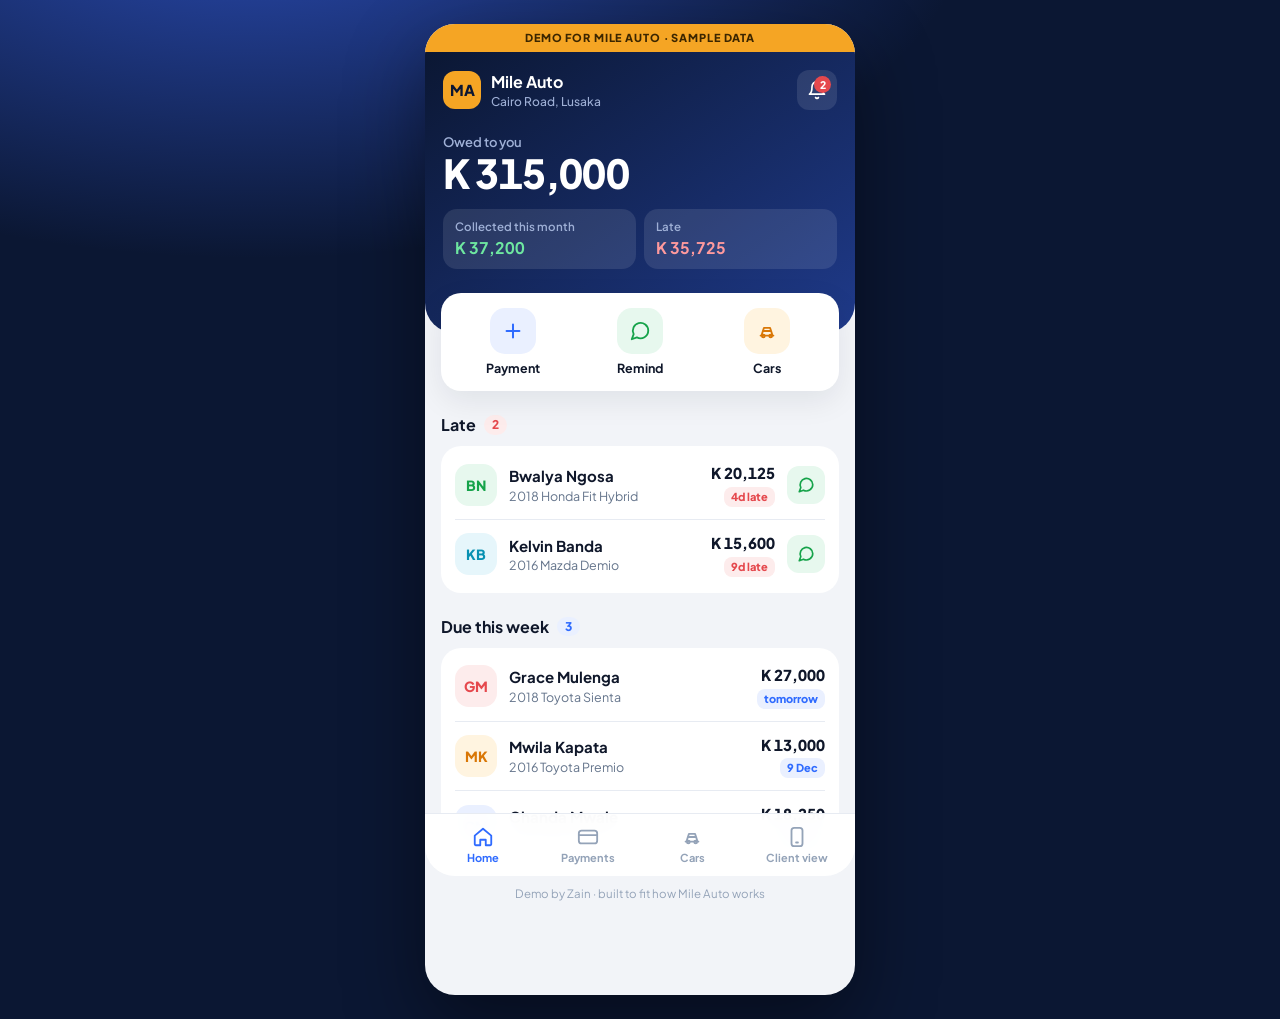
==== commit 11f5f1c9: "Mile Auto demo: app-style redesign, fewer words Co-Authored-By: Claude Opus 5.5 <noreply@anthropic.c" ====
--- a/demos/mile-auto-solutions/index.html
+++ b/demos/mile-auto-solutions/index.html
@@ -3,329 +3,343 @@
 <head>
 <meta charset="utf-8">
 <meta name="viewport" content="width=device-width, initial-scale=1, viewport-fit=cover">
-<title>Mile Auto Office · Demo</title>
+<title>Mile Auto · Demo</title>
 <meta name="robots" content="noindex, nofollow">
 <meta name="referrer" content="no-referrer">
+<meta name="theme-color" content="#0b1733">
 <link rel="preconnect" href="https://fonts.googleapis.com">
 <link rel="preconnect" href="https://fonts.gstatic.com" crossorigin>
-<link rel="stylesheet" href="https://fonts.googleapis.com/css2?family=Inter:wght@400;500;600;700;800&display=swap">
+<link rel="stylesheet" href="https://fonts.googleapis.com/css2?family=Plus+Jakarta+Sans:wght@500;600;700;800&display=swap">
 <style>
-:root { --navy:#0f1f3a; --navy2:#1b2f52; --amber:#f2a33a; --ink:#111827; --ink2:#4b5563; --mut:#8a94a3; --bg:#f4f6f9; --card:#fff; --line:#e3e7ee;
-  --good:#12834a; --goodbg:#e4f5ec; --bad:#c0392b; --badbg:#fdeceb; --warn:#9a6200; --warnbg:#fff3dc; --blue:#1d5fd1; --bluebg:#e8f0ff; }
-* { box-sizing: border-box; }
-html { scroll-behavior: smooth; scroll-padding-top: 64px; }
-body { margin: 0; background: var(--bg); color: var(--ink); font: 15px/1.5 Inter, system-ui, -apple-system, sans-serif; -webkit-text-size-adjust: 100%; }
-.wrap { max-width: 760px; margin: 0 auto; padding: 0 16px; }
-.demo-bar { background: var(--amber); color: #3a2500; font-size: 12.5px; font-weight: 600; text-align: center; padding: 7px 12px; }
-header.top { background: var(--navy); color: #fff; padding: 18px 0 22px; }
-.brand { display: flex; align-items: center; gap: 12px; }
-.logo { width: 42px; height: 42px; border-radius: 12px; background: var(--amber); color: var(--navy); display: grid; place-items: center; font-weight: 800; font-size: 17px; flex: none; }
-.brand b { display: block; font-size: 17px; }
-.brand span { font-size: 12.5px; color: #aebbd2; }
-header h1 { font-size: clamp(24px, 6.4vw, 34px); line-height: 1.15; margin: 18px 0 8px; letter-spacing: -.02em; }
-header p { color: #cfd8e8; margin: 0; max-width: 56ch; }
-nav.jump { position: sticky; top: 0; z-index: 10; background: rgba(244,246,249,.96); backdrop-filter: blur(6px); border-bottom: 1px solid var(--line); }
-nav.jump .wrap { display: flex; gap: 6px; overflow-x: auto; padding-top: 9px; padding-bottom: 9px; scrollbar-width: none; }
-nav.jump a { flex: none; text-decoration: none; color: var(--ink2); font-weight: 600; font-size: 13px; padding: 7px 12px; border-radius: 20px; background: var(--card); border: 1px solid var(--line); }
-section { padding: 26px 0 6px; }
-.step { display: inline-flex; align-items: center; gap: 8px; font-size: 12px; font-weight: 700; color: var(--blue); text-transform: uppercase; letter-spacing: .06em; }
-.step i { font-style: normal; width: 22px; height: 22px; border-radius: 50%; background: var(--blue); color: #fff; display: grid; place-items: center; font-size: 12px; }
-h2 { font-size: 22px; line-height: 1.2; margin: 8px 0 4px; letter-spacing: -.01em; }
-.sub { color: var(--ink2); margin: 0 0 14px; }
-.card { background: var(--card); border: 1px solid var(--line); border-radius: 16px; padding: 14px; }
-.kpis { display: grid; grid-template-columns: repeat(2, minmax(0,1fr)); gap: 10px; margin-bottom: 12px; }
-@media (min-width: 620px) { .kpis { grid-template-columns: repeat(4, minmax(0,1fr)); } }
-.kpi .l { font-size: 12.5px; color: var(--mut); font-weight: 600; }
-.kpi .v { font-size: 22px; font-weight: 800; font-variant-numeric: tabular-nums; margin-top: 2px; overflow-wrap: anywhere; }
-.kpi .n { font-size: 12px; color: var(--ink2); }
-.kpi.bad .v { color: var(--bad); }
-.list-h { display: flex; justify-content: space-between; align-items: baseline; margin: 16px 0 8px; }
-.list-h b { font-size: 15px; }
-.list-h span { font-size: 12.5px; color: var(--mut); }
-.row { display: flex; gap: 12px; align-items: center; padding: 12px 0; border-bottom: 1px solid var(--line); }
+:root { --f:"Plus Jakarta Sans", system-ui, -apple-system, sans-serif; --navy:#0b1733; --indigo:#1f3a8a; --amber:#f5a524; --ink:#0f172a; --ink2:#64748b; --line:#e7ebf2; --bg:#f2f4f8; --card:#fff;
+  --red:#e5484d; --redbg:#fdecec; --green:#16a34a; --greenbg:#e7f7ed; --blue:#2f6bff; --bluebg:#eaf0ff; }
+* { box-sizing: border-box; -webkit-tap-highlight-color: transparent; }
+body { margin: 0; font: 15px/1.45 "Plus Jakarta Sans", system-ui, -apple-system, sans-serif; color: var(--ink);
+  background: radial-gradient(1200px 600px at 20% -10%, #2a4bb3 0%, transparent 60%), #0b1733; min-height: 100vh; }
+.app { max-width: 430px; margin: 0 auto; min-height: 100vh; background: var(--bg); position: relative; padding-bottom: 92px; overflow-x: hidden; }
+@media (min-width: 520px) { .app { margin: 24px auto; min-height: calc(100vh - 48px); border-radius: 30px; box-shadow: 0 30px 80px rgba(0,0,0,.45); overflow: hidden; } }
+.ribbon { background: var(--amber); color: #3b2600; font-size: 11px; font-weight: 800; letter-spacing: .08em; text-align: center; padding: 6px; }
+.screen { display: none; animation: fade .25s ease; } .screen.on { display: block; }
+@keyframes fade { from { opacity: 0; transform: translateY(6px); } }
+.hero { background: linear-gradient(145deg, #0b1733 0%, #1f3a8a 100%); color: #fff; padding: 18px 18px 64px; border-radius: 0 0 30px 30px; }
+.top { display: flex; align-items: center; gap: 10px; }
+.logo { width: 38px; height: 38px; border-radius: 12px; background: var(--amber); color: var(--navy); display: grid; place-items: center; font-weight: 800; font-size: 15px; }
+.top b { font-size: 16px; } .top small { display: block; color: #9fb0d6; font-size: 12px; font-weight: 500; }
+.bell { margin-left: auto; width: 40px; height: 40px; border-radius: 12px; background: rgba(255,255,255,.1); display: grid; place-items: center; position: relative; border: 0; color: #fff; cursor: pointer; }
+.bell i { position: absolute; top: 6px; right: 6px; min-width: 17px; height: 17px; border-radius: 9px; background: var(--red); font: 800 10.5px/17px var(--f); font-style: normal; text-align: center; padding: 0 4px; }
+.big-l { margin-top: 22px; color: #9fb0d6; font-size: 13px; font-weight: 600; }
+.big { font-size: 40px; font-weight: 800; letter-spacing: -.02em; line-height: 1.1; font-variant-numeric: tabular-nums; }
+.glass { display: flex; gap: 8px; margin-top: 14px; }
+.glass div { flex: 1; background: rgba(255,255,255,.1); border-radius: 14px; padding: 10px 12px; }
+.glass small { display: block; color: #9fb0d6; font-size: 11.5px; font-weight: 600; }
+.glass b { font-size: 16px; font-variant-numeric: tabular-nums; }
+.glass .up { color: #6ee7a0; } .glass .dn { color: #ff9a9d; }
+.actions { margin: -40px 16px 0; background: var(--card); border-radius: 20px; padding: 14px 8px; display: grid; grid-template-columns: repeat(3, 1fr); box-shadow: 0 10px 30px rgba(15,23,42,.08); position: relative; }
+.act { border: 0; background: none; display: grid; justify-items: center; gap: 6px; font: 700 12.5px var(--f); color: var(--ink); cursor: pointer; }
+.act span { width: 46px; height: 46px; border-radius: 15px; display: grid; place-items: center; }
+.pad { padding: 0 16px; }
+.sec { display: flex; align-items: center; gap: 8px; margin: 22px 0 10px; }
+.sec b { font-size: 16px; } .sec .n { font-size: 12px; font-weight: 800; padding: 1px 8px; border-radius: 10px; }
+.list { background: var(--card); border-radius: 20px; padding: 4px 14px; }
+.row { display: flex; align-items: center; gap: 12px; padding: 12px 0; border-bottom: 1px solid var(--line); }
 .row:last-child { border-bottom: 0; }
-.av { width: 38px; height: 38px; border-radius: 50%; display: grid; place-items: center; font-weight: 700; font-size: 13px; flex: none; background: var(--bluebg); color: var(--blue); }
-.grow { flex: 1; min-width: 0; }
-.nm { font-weight: 700; }
-.meta { font-size: 13px; color: var(--ink2); }
-.amt { font-weight: 800; font-variant-numeric: tabular-nums; text-align: right; white-space: nowrap; }
-.pill { display: inline-block; font-size: 11.5px; font-weight: 700; padding: 2px 8px; border-radius: 20px; white-space: nowrap; }
-.pill.bad { background: var(--badbg); color: var(--bad); } .pill.warn { background: var(--warnbg); color: var(--warn); }
-.pill.good { background: var(--goodbg); color: var(--good); } .pill.blue { background: var(--bluebg); color: var(--blue); }
-.btn { font: 600 14px Inter, system-ui, sans-serif; border-radius: 10px; padding: 10px 14px; border: 1px solid var(--line); background: var(--card); color: var(--ink); cursor: pointer; white-space: nowrap; }
-.btn.sm { padding: 7px 11px; font-size: 13px; }
-.btn.pri { background: var(--navy); color: #fff; border-color: var(--navy); }
-.btn.wa { background: #1faa59; color: #fff; border-color: #1faa59; }
-.btn:disabled { opacity: .55; cursor: default; }
-.empty { color: var(--mut); font-size: 14px; padding: 8px 0; }
-label { display: grid; gap: 5px; font-size: 13px; font-weight: 600; color: var(--ink2); margin-bottom: 10px; }
-input, select { font: 15px Inter, system-ui, sans-serif; padding: 11px 12px; border: 1px solid var(--line); border-radius: 10px; width: 100%; background: #fff; color: var(--ink); }
-.two { display: grid; grid-template-columns: 1fr 1fr; gap: 10px; }
-.hint { font-size: 13px; color: var(--ink2); background: var(--bg); border-radius: 10px; padding: 9px 11px; margin-bottom: 10px; }
-.receipt { border: 1px dashed #b8c2d3; border-radius: 14px; padding: 14px; margin-top: 12px; background: #fcfdff; }
-.receipt .rh { display: flex; justify-content: space-between; gap: 10px; border-bottom: 1px dashed #cfd6e2; padding-bottom: 8px; margin-bottom: 8px; }
-.receipt .line { display: flex; justify-content: space-between; gap: 10px; font-size: 14px; padding: 3px 0; }
-.stage-h { display: flex; align-items: center; gap: 8px; margin: 14px 0 6px; font-weight: 700; font-size: 14px; }
-.stage-h .dot { width: 10px; height: 10px; border-radius: 50%; background: var(--blue); }
-.stage-h .c { margin-left: auto; font-size: 12px; color: var(--mut); font-weight: 600; }
-.carrow { display: flex; gap: 10px; align-items: center; background: var(--card); border: 1px solid var(--line); border-radius: 12px; padding: 10px 12px; margin-bottom: 6px; }
-.route { display: flex; gap: 0; margin: 4px 0 12px; overflow-x: auto; scrollbar-width: none; }
-.route span { flex: none; font-size: 11.5px; font-weight: 600; color: var(--ink2); background: var(--card); border: 1px solid var(--line); padding: 5px 9px; border-radius: 8px; }
-.route em { flex: none; font-style: normal; color: var(--mut); padding: 5px 4px; font-size: 12px; }
-.phone { width: min(330px, 100%); margin: 6px auto 0; border: 10px solid #0d1117; border-radius: 34px; background: #fff; overflow: hidden; box-shadow: 0 18px 40px rgba(15,31,58,.18); }
-.phone .ph { background: var(--navy); color: #fff; padding: 14px 14px 12px; display: flex; gap: 10px; align-items: center; }
-.phone .ph .logo { width: 32px; height: 32px; font-size: 13px; border-radius: 9px; }
-.phone .pb { padding: 14px; }
-.steps { list-style: none; margin: 10px 0 0; padding: 0; }
-.steps li { display: flex; gap: 10px; align-items: flex-start; padding: 5px 0; font-size: 14px; }
-.steps li .b { width: 18px; height: 18px; border-radius: 50%; flex: none; margin-top: 2px; display: grid; place-items: center; font-size: 10.5px; color: #fff; background: #d6dbe3; }
-.steps li.done .b { background: var(--good); } .steps li.now .b { background: var(--blue); } .steps li.now { font-weight: 700; } .steps li.todo { color: var(--mut); }
-.bar { height: 9px; background: #e8ecf2; border-radius: 9px; overflow: hidden; margin: 6px 0; }
-.bar i { display: block; height: 100%; background: var(--good); border-radius: 9px; }
-.feat { display: grid; gap: 10px; }
-@media (min-width: 620px) { .feat { grid-template-columns: 1fr 1fr; } }
-.feat .card b { display: block; margin-bottom: 3px; }
-.feat .card { font-size: 14px; color: var(--ink2); }
-.cta { background: var(--navy); color: #fff; border-radius: 18px; padding: 20px; margin-top: 16px; }
-.cta p { color: #cfd8e8; margin: 6px 0 0; }
-footer { text-align: center; color: var(--mut); font-size: 12.5px; padding: 28px 16px 40px; }
-.modal-bg { position: fixed; inset: 0; background: rgba(8,14,26,.55); z-index: 50; display: grid; place-items: end center; }
-.modal { background: #fff; width: min(520px, 100%); border-radius: 18px 18px 0 0; padding: 16px 16px calc(16px + env(safe-area-inset-bottom)); max-height: 90vh; overflow: auto; }
-@media (min-width: 620px) { .modal-bg { place-items: center; } .modal { border-radius: 18px; } }
-.bubble { background: #dcf8c6; border-radius: 12px 12px 12px 3px; padding: 10px 12px; font-size: 14px; white-space: pre-wrap; margin: 10px 0 14px; }
-.toast { position: fixed; left: 50%; bottom: calc(18px + env(safe-area-inset-bottom)); transform: translateX(-50%); background: var(--ink); color: #fff; padding: 11px 16px; border-radius: 12px; font-size: 14px; z-index: 60; width: max-content; max-width: calc(100% - 32px); box-shadow: 0 8px 24px rgba(0,0,0,.2); }
+.av { width: 42px; height: 42px; border-radius: 14px; display: grid; place-items: center; font-weight: 800; font-size: 14px; flex: none; }
+.grow { flex: 1; min-width: 0; } .nm { font-weight: 700; } .sm { font-size: 12.5px; color: var(--ink2); white-space: nowrap; overflow: hidden; text-overflow: ellipsis; }
+.amt { font-weight: 800; text-align: right; font-variant-numeric: tabular-nums; white-space: nowrap; }
+.tag { display: inline-block; font-size: 11px; font-weight: 800; padding: 2px 7px; border-radius: 8px; margin-top: 3px; }
+.tag.r { background: var(--redbg); color: var(--red); } .tag.g { background: var(--greenbg); color: var(--green); } .tag.b { background: var(--bluebg); color: var(--blue); }
+.ibtn { width: 38px; height: 38px; border-radius: 12px; border: 0; display: grid; place-items: center; cursor: pointer; flex: none; }
+.ibtn.wa { background: #e7f8ee; color: #16a34a; } .ibtn.done { background: var(--line); color: var(--ink2); }
+.title { padding: 22px 16px 4px; display: flex; align-items: baseline; justify-content: space-between; }
+.title h1 { font-size: 26px; margin: 0; letter-spacing: -.02em; } .title span { color: var(--ink2); font-size: 13px; font-weight: 600; }
+.chips { display: flex; gap: 10px; overflow-x: auto; padding: 12px 16px 6px; scrollbar-width: none; }
+.chips::-webkit-scrollbar { display: none; }
+.pick { border: 0; background: none; display: grid; justify-items: center; gap: 5px; font: 600 11.5px var(--f); color: var(--ink2); cursor: pointer; flex: none; width: 58px; }
+.pick .av { width: 52px; height: 52px; border-radius: 18px; border: 2.5px solid transparent; }
+.pick.on { color: var(--ink); } .pick.on .av { border-color: var(--blue); }
+.who { margin: 8px 16px 0; background: var(--card); border-radius: 20px; padding: 14px; }
+.bar { height: 8px; background: var(--line); border-radius: 8px; overflow: hidden; margin: 10px 0 6px; }
+.bar i { display: block; height: 100%; background: linear-gradient(90deg, #22c55e, #16a34a); border-radius: 8px; transition: width .4s; }
+.split { display: flex; justify-content: space-between; font-size: 12.5px; color: var(--ink2); font-weight: 600; }
+.amount { margin: 12px 16px 0; background: var(--card); border-radius: 20px; padding: 16px; text-align: center; }
+.amount small { color: var(--ink2); font-weight: 700; font-size: 12px; }
+.amount div { display: flex; align-items: center; justify-content: center; gap: 6px; font-size: 38px; font-weight: 800; }
+.amount input { font: 800 38px var(--f); border: 0; outline: 0; width: 6.2ch; text-align: left; color: var(--ink); background: none; padding: 0; font-variant-numeric: tabular-nums; }
+.methods { display: grid; grid-template-columns: repeat(4, 1fr); gap: 8px; margin: 12px 16px 0; }
+.m { border: 2px solid var(--line); background: var(--card); border-radius: 14px; padding: 10px 4px; font: 700 12px var(--f); cursor: pointer; color: var(--ink); display: grid; justify-items: center; gap: 4px; }
+.m i { width: 26px; height: 26px; border-radius: 8px; display: grid; place-items: center; font-style: normal; font-size: 11px; font-weight: 800; }
+.m.on { border-color: var(--blue); background: var(--bluebg); }
+.cta { display: block; width: calc(100% - 32px); margin: 16px 16px 0; border: 0; border-radius: 16px; padding: 16px; font: 800 16px var(--f); color: #fff; background: linear-gradient(135deg, #2f6bff, #1f3a8a); cursor: pointer; box-shadow: 0 10px 24px rgba(47,107,255,.3); }
+.car { background: var(--card); border-radius: 20px; padding: 14px; margin: 0 16px 10px; }
+.car-top { display: flex; gap: 12px; align-items: center; }
+svg.pic { width: 74px; height: 46px; flex: none; border-radius: 12px; }
+.track { display: flex; gap: 4px; margin: 12px 0 8px; }
+.track i { flex: 1; height: 6px; border-radius: 6px; background: var(--line); }
+.track i.d { background: #22c55e; } .track i.c { background: var(--blue); }
+.car-bot { display: flex; align-items: center; justify-content: space-between; gap: 8px; }
+.car-bot b { font-size: 13.5px; }
+.next { border: 0; background: var(--bluebg); color: var(--blue); font: 800 13px var(--f); border-radius: 12px; padding: 9px 12px; cursor: pointer; white-space: nowrap; }
+.filter { display: flex; gap: 8px; overflow-x: auto; padding: 12px 16px; scrollbar-width: none; }
+.filter::-webkit-scrollbar { display: none; }
+.f { flex: none; border: 0; background: var(--card); color: var(--ink2); font: 700 12.5px var(--f); padding: 8px 12px; border-radius: 12px; cursor: pointer; }
+.f.on { background: var(--navy); color: #fff; }
+.cv { margin: 12px 16px 0; background: var(--card); border-radius: 24px; overflow: hidden; box-shadow: 0 12px 30px rgba(15,23,42,.08); }
+.cv-h { background: linear-gradient(145deg, #0b1733, #1f3a8a); color: #fff; padding: 18px; }
+.cv-h small { color: #9fb0d6; font-weight: 600; }
+.cv-h h2 { margin: 4px 0 0; font-size: 21px; }
+.cv-b { padding: 16px 18px 18px; }
+.steps { list-style: none; margin: 0; padding: 0; position: relative; }
+.steps li { display: flex; gap: 12px; align-items: center; padding: 6px 0; font-size: 14px; font-weight: 600; color: var(--ink2); position: relative; }
+.steps li::before { content: ""; position: absolute; left: 8px; top: 24px; height: 18px; width: 2px; background: var(--line); }
+.steps li:last-child::before { display: none; }
+.steps li .o { width: 18px; height: 18px; border-radius: 50%; background: var(--line); flex: none; display: grid; place-items: center; color: #fff; font-size: 10px; z-index: 1; }
+.steps li.d { color: var(--ink); } .steps li.d .o { background: #22c55e; } .steps li.d::before { background: #22c55e; }
+.steps li.c { color: var(--blue); font-weight: 800; } .steps li.c .o { background: var(--blue); box-shadow: 0 0 0 5px var(--bluebg); }
+.nextpay { margin-top: 14px; background: var(--bg); border-radius: 16px; padding: 12px 14px; display: flex; justify-content: space-between; align-items: center; }
+.tabs { position: fixed; bottom: 0; left: 50%; transform: translateX(-50%); width: min(430px, 100%); background: rgba(255,255,255,.96); backdrop-filter: blur(10px); border-top: 1px solid var(--line); display: grid; grid-template-columns: repeat(4, 1fr); padding: 8px 6px calc(8px + env(safe-area-inset-bottom)); z-index: 20; }
+@media (min-width: 520px) { .tabs { bottom: 24px; border-radius: 0 0 30px 30px; } }
+.tab { border: 0; background: none; display: grid; justify-items: center; gap: 3px; font: 700 11px var(--f); color: #94a3b8; cursor: pointer; padding: 4px 0; }
+.tab.on { color: var(--blue); }
+.sheet-bg { position: fixed; inset: 0; background: rgba(11,23,51,.5); z-index: 40; display: flex; align-items: flex-end; justify-content: center; animation: fade .2s; }
+.sheet { background: #fff; width: min(430px, 100%); border-radius: 26px 26px 0 0; padding: 10px 18px calc(20px + env(safe-area-inset-bottom)); animation: up .25s ease; }
+@keyframes up { from { transform: translateY(40px); } }
+.grab { width: 40px; height: 5px; border-radius: 5px; background: var(--line); margin: 0 auto 14px; }
+.wa-chat { background: #efe7de; border-radius: 18px; padding: 14px; margin: 12px 0 14px; }
+.bubble { background: #d9fdd3; border-radius: 14px 14px 14px 4px; padding: 10px 12px; font-size: 14px; white-space: pre-wrap; max-width: 92%; }
+.bubble small { display: block; text-align: right; color: #667781; font-size: 10.5px; margin-top: 3px; }
+.btn2 { display: block; width: 100%; border: 0; border-radius: 14px; padding: 14px; font: 800 15px var(--f); cursor: pointer; }
+.btn2.wa { background: #22c55e; color: #fff; } .btn2.ghost { background: var(--bg); color: var(--ink); margin-top: 8px; }
+.check { width: 64px; height: 64px; border-radius: 50%; background: var(--greenbg); color: var(--green); display: grid; place-items: center; margin: 4px auto 10px; animation: pop .35s ease; }
+@keyframes pop { from { transform: scale(.5); opacity: 0; } }
+.rc { background: var(--bg); border-radius: 16px; padding: 12px 14px; margin: 12px 0 14px; }
+.rc div { display: flex; justify-content: space-between; padding: 4px 0; font-size: 14px; } .rc span { color: var(--ink2); }
+.toast { position: fixed; left: 50%; bottom: 96px; transform: translateX(-50%); background: var(--ink); color: #fff; padding: 10px 16px; border-radius: 12px; font-size: 13.5px; font-weight: 600; z-index: 60; white-space: nowrap; animation: fade .2s; }
+.foot { text-align: center; color: #94a3b8; font-size: 11.5px; padding: 22px 16px 0; }
 </style>
 </head>
 <body>
-<div class="demo-bar">Demo prepared for Mile Auto Solutions · sample customers and numbers · tap anything, it works</div>
-<header class="top"><div class="wrap">
-  <div class="brand"><div class="logo">MA</div><div><b>Mile Auto Office</b><span>Cairo Road, Lusaka</span></div></div>
-  <h1>Every car, every customer and every kwacha owed, in one place.</h1>
-  <p>A simple system for how Mile Auto works: importing cars from Japan and selling them on payment plans. Open it on any phone or computer.</p>
-</div></header>
-<nav class="jump" aria-label="Sections"><div class="wrap">
-  <a href="#money">1 · Who owes you</a><a href="#pay">2 · Record a payment</a><a href="#cars">3 · Where cars are</a><a href="#customer">4 · Customer's view</a><a href="#yours">5 · Made for you</a>
-</div></nav>
-
-<main class="wrap">
-  <section id="money">
-    <div class="step"><i>1</i> Your morning check</div>
-    <h2>Who owes you, and who is late?</h2>
-    <p class="sub">Open the system and see straight away what's been paid, what's due this week and who needs a reminder.</p>
-    <div class="kpis" id="kpis"></div>
-    <div class="card">
-      <div class="list-h" style="margin-top:0"><b>Late payments</b><span>send a reminder in one tap</span></div>
-      <div id="overdue"></div>
-      <div class="list-h"><b>Due in the next 7 days</b><span>reminded automatically 3 days before</span></div>
-      <div id="dueSoon"></div>
+<div class="app">
+  <div class="ribbon">DEMO FOR MILE AUTO · SAMPLE DATA</div>
+
+  <!-- HOME -->
+  <div class="screen on" data-s="home">
+    <div class="hero">
+      <div class="top"><div class="logo">MA</div><div><b>Mile Auto</b><small>Cairo Road, Lusaka</small></div>
+        <button class="bell" data-go="late" aria-label="Late payments"><svg width="20" height="20" viewBox="0 0 24 24" fill="none" stroke="currentColor" stroke-width="2" stroke-linecap="round" stroke-linejoin="round"><path d="M6 8a6 6 0 0 1 12 0c0 7 3 9 3 9H3s3-2 3-9"/><path d="M10.3 21a1.94 1.94 0 0 0 3.4 0"/></svg><i id="bellN"></i></button></div>
+      <div class="big-l">Owed to you</div>
+      <div class="big" id="owed"></div>
+      <div class="glass"><div><small>Collected this month</small><b class="up" id="month"></b></div><div><small>Late</small><b class="dn" id="lateAmt"></b></div></div>
     </div>
-  </section>
-
-  <section id="pay">
-    <div class="step"><i>2</i> When a customer pays</div>
-    <h2>Record a payment in 10 seconds</h2>
-    <p class="sub">Choose the customer, and the amount they owe fills in by itself. Their balance, your totals and their receipt all update together. Try it.</p>
-    <div class="card">
-      <label>Customer<select id="pCust"></select></label>
-      <div class="hint" id="pInfo"></div>
-      <div class="two">
-        <label>Amount (K)<input id="pAmt" type="number" inputmode="numeric" min="1"></label>
-        <label>Paid by<select id="pMethod"><option>MTN MoMo</option><option>Airtel Money</option><option>Bank transfer</option><option>Cash</option></select></label>
-      </div>
-      <label>Reference (optional)<input id="pRef" placeholder="e.g. MoMo ID 8H3K2…"></label>
-      <button class="btn pri" id="pSave" style="width:100%">Save payment</button>
-      <div id="receipt"></div>
+    <div class="actions">
+      <button class="act" data-tab="pay"><span style="background:#eaf0ff;color:#2f6bff"><svg width="22" height="22" viewBox="0 0 24 24" fill="none" stroke="currentColor" stroke-width="2.2" stroke-linecap="round"><path d="M12 5v14M5 12h14"/></svg></span>Payment</button>
+      <button class="act" data-go="late"><span style="background:#e7f8ee;color:#16a34a"><svg width="22" height="22" viewBox="0 0 24 24" fill="none" stroke="currentColor" stroke-width="2" stroke-linecap="round" stroke-linejoin="round"><path d="M21 11.5a8.4 8.4 0 0 1-12.4 7.4L3 21l2.1-5.6A8.4 8.4 0 1 1 21 11.5z"/></svg></span>Remind</button>
+      <button class="act" data-tab="cars"><span style="background:#fff4e0;color:#d97706"><svg width="22" height="22" viewBox="0 0 24 24" fill="none" stroke="currentColor" stroke-width="2" stroke-linecap="round" stroke-linejoin="round"><path d="M5 17h14M6 17l1.5-5h9L18 17M7.5 12l1.2-3.5h6.6L16.5 12"/><circle cx="8" cy="17.5" r="1.5"/><circle cx="16" cy="17.5" r="1.5"/></svg></span>Cars</button>
     </div>
-  </section>
-
-  <section id="cars">
-    <div class="step"><i>3</i> The journey</div>
-    <h2>Where is every car right now?</h2>
-    <p class="sub">Every car from Japan to handover. When you move a car to its next stage, the customer gets a WhatsApp update automatically, so they don't need to call and ask.</p>
-    <div class="route" aria-label="Route"><span>Japan</span><em>→</em><span>Ship</span><em>→</em><span>Dar es Salaam</span><em>→</em><span>Nakonde border</span><em>→</em><span>Lusaka · ZRA clearing</span><em>→</em><span>Ready</span></div>
-    <div id="pipeline"></div>
-  </section>
-
-  <section id="customer">
-    <div class="step"><i>4</i> Fewer phone calls</div>
-    <h2>What your customer sees</h2>
-    <p class="sub">Each customer gets a private link on WhatsApp showing where their car is and what they still owe. Pick a customer to see their page.</p>
-    <label style="max-width:330px;margin:0 auto 10px">View as<select id="vCust"></select></label>
-    <div class="phone" id="phone"></div>
-  </section>
-
-  <section id="yours">
-    <div class="step"><i>5</i> Your way</div>
-    <h2>Built around how Mile Auto works</h2>
-    <p class="sub">This demo is a starting point. The real system is built to fit your exact process, not the other way round.</p>
-    <div class="feat">
-      <div class="card"><b>Your stages and your rules</b>Your own journey steps (Dar es Salaam, Walvis Bay, Durban), your deposit and instalment terms, and late-payment rules.</div>
-      <div class="card"><b>Logins for your team</b>Sales can add customers and payments. Only you see profit, costs and the full money picture.</div>
-      <div class="card"><b>Costs per car (owner only)</b>Auction price, shipping, duty and clearing on each car, so you know what every sale really made.</div>
-      <div class="card"><b>Private and backed up</b>Your records stay yours, are backed up daily, and work on any phone or laptop. Nothing to install.</div>
+    <div class="pad">
+      <div class="sec" id="late"><b>Late</b><span class="n" style="background:var(--redbg);color:var(--red)" id="lateN"></span></div>
+      <div class="list" id="lateList"></div>
+      <div class="sec"><b>Due this week</b><span class="n" style="background:var(--bluebg);color:var(--blue)" id="soonN"></span></div>
+      <div class="list" id="soonList"></div>
     </div>
-    <div class="cta"><b style="font-size:18px">Next step: a 15-minute call</b>
-      <p>You show me how you run orders and payments today, and I'll show you exactly how it would work in your system. Just reply to my WhatsApp message.</p></div>
-  </section>
-</main>
-<footer>Prepared by Zain for Mile Auto Solutions. All customers, cars and amounts on this page are samples.</footer>
+  </div>
+
+  <!-- PAYMENT -->
+  <div class="screen" data-s="pay">
+    <div class="title"><h1>New payment</h1></div>
+    <div class="chips" id="payPick"></div>
+    <div class="who" id="payWho"></div>
+    <div class="amount"><small>AMOUNT RECEIVED</small><div>K<input id="amt" type="number" inputmode="numeric" min="1" aria-label="Amount"></div></div>
+    <div class="methods" id="methods"></div>
+    <button class="cta" id="save">Save payment</button>
+    <div class="pad"><div class="sec"><b>Recent</b></div><div class="list" id="recent"></div></div>
+  </div>
+
+  <!-- CARS -->
+  <div class="screen" data-s="cars">
+    <div class="title"><h1>Cars</h1><span id="carsN"></span></div>
+    <div class="filter" id="filter"></div>
+    <div id="carList"></div>
+  </div>
+
+  <!-- CLIENT VIEW -->
+  <div class="screen" data-s="client">
+    <div class="title"><h1>Client view</h1><span>their private link</span></div>
+    <div class="chips" id="cvPick"></div>
+    <div class="cv" id="cv"></div>
+  </div>
+
+  <div class="foot">Demo by Zain · built to fit how Mile Auto works</div>
+
+  <nav class="tabs">
+    <button class="tab on" data-tab="home"><svg width="22" height="22" viewBox="0 0 24 24" fill="none" stroke="currentColor" stroke-width="2" stroke-linecap="round" stroke-linejoin="round"><path d="M3 10.5 12 3l9 7.5V20a1 1 0 0 1-1 1h-5v-6H9v6H4a1 1 0 0 1-1-1z"/></svg>Home</button>
+    <button class="tab" data-tab="pay"><svg width="22" height="22" viewBox="0 0 24 24" fill="none" stroke="currentColor" stroke-width="2" stroke-linecap="round" stroke-linejoin="round"><rect x="2" y="5" width="20" height="14" rx="3"/><path d="M2 10h20"/></svg>Payments</button>
+    <button class="tab" data-tab="cars"><svg width="22" height="22" viewBox="0 0 24 24" fill="none" stroke="currentColor" stroke-width="2" stroke-linecap="round" stroke-linejoin="round"><path d="M5 17h14M6 17l1.5-5h9L18 17M7.5 12l1.2-3.5h6.6L16.5 12"/><circle cx="8" cy="17.5" r="1.5"/><circle cx="16" cy="17.5" r="1.5"/></svg>Cars</button>
+    <button class="tab" data-tab="client"><svg width="22" height="22" viewBox="0 0 24 24" fill="none" stroke="currentColor" stroke-width="2" stroke-linecap="round" stroke-linejoin="round"><rect x="6" y="2" width="12" height="20" rx="3"/><path d="M11 18h2"/></svg>Client view</button>
+  </nav>
+</div>
 
 <script>
 (function () {
 "use strict";
-const $ = s => document.querySelector(s);
+const $ = s => document.querySelector(s), $$ = s => [...document.querySelectorAll(s)];
 const esc = s => String(s ?? "").replace(/[&<>"']/g, c => ({"&":"&amp;","<":"&lt;",">":"&gt;",'"':"&quot;","'":"&#39;"}[c]));
 const K = n => "K " + Math.round(Number(n) || 0).toLocaleString("en-US");
 const DAY = 864e5, today = new Date(); today.setHours(12, 0, 0, 0);
-const dayOf = off => new Date(today.getTime() + off * DAY);
+const dayOf = o => new Date(today.getTime() + o * DAY);
 const fmt = d => d.toLocaleDateString("en-GB", { day: "numeric", month: "short" });
-const STAGES = ["Bought in Japan", "On the ship", "At Dar es Salaam port", "Crossing at Nakonde", "In Lusaka · ZRA clearing", "Ready for collection", "Handed over"];
-const initials = n => n.split(" ").map(w => w[0]).join("").slice(0, 2);
-
-// sample customers; dates are relative to today so the demo always looks current
+const first = n => String(n).split(" ")[0];
+const ini = n => n.split(" ").map(w => w[0]).join("").slice(0, 2);
+const STAGES = ["Japan", "On the ship", "Dar es Salaam", "Nakonde border", "ZRA clearing", "Ready", "Handed over"];
+const STAGE_LONG = ["Bought in Japan", "On the ship", "At Dar es Salaam port", "Crossing at Nakonde", "Clearing in Lusaka (ZRA)", "Ready for collection", "Handed over"];
+const COLORS = [["#eaf0ff", "#2f6bff"], ["#fff4e0", "#d97706"], ["#e7f8ee", "#16a34a"], ["#fdecf5", "#db2777"], ["#efeaff", "#7c3aed"], ["#e6f6fb", "#0891b2"], ["#fdecec", "#e5484d"]];
+const METHODS = [["MTN MoMo", "#ffcc00", "#3b2f00", "MTN"], ["Airtel Money", "#e5484d", "#fff", "A"], ["Bank", "#1f3a8a", "#fff", "B"], ["Cash", "#16a34a", "#fff", "K"]];
+
 const C = [
-  { id: 1, name: "Chanda Mwale", car: "2017 Toyota Vitz", price: 92000, inst: 18250, due: 7, stage: 2, pays: [[-58, 36800, "Bank transfer", "Deposit"], [-27, 18700, "MTN MoMo", "Instalment"]] },
-  { id: 2, name: "Mwila Kapata", car: "2016 Toyota Premio", price: 128000, inst: 13000, due: 3, stage: 4, pays: [[-80, 51200, "Bank transfer", "Deposit"], [-62, 12700, "Airtel Money", "Instalment"], [-45, 12700, "MTN MoMo", "Instalment"], [-28, 12700, "MTN MoMo", "Instalment"], [-11, 12700, "Airtel Money", "Instalment"]] },
-  { id: 3, name: "Bwalya Ngosa", car: "2018 Honda Fit Hybrid", price: 115000, inst: 20125, due: -4, stage: 1, pays: [[-34, 34500, "Bank transfer", "Deposit"]] },
-  { id: 4, name: "Natasha Phiri", car: "2015 Toyota Hilux Surf", price: 210000, inst: 42000, due: null, stage: 5, pays: [[-95, 84000, "Bank transfer", "Deposit"], [-65, 42000, "Bank transfer", "Instalment"], [-35, 42000, "Cash", "Instalment"], [-6, 42000, "Bank transfer", "Final payment"]] },
-  { id: 5, name: "Mutale Sichone", car: "2019 Nissan Note e-Power", price: 124000, inst: 21700, due: 26, stage: 0, pays: [[-2, 37200, "Bank transfer", "Deposit"]] },
-  { id: 6, name: "Kelvin Banda", car: "2016 Mazda Demio", price: 78000, inst: 15600, due: -9, stage: 3, pays: [[-70, 31200, "MTN MoMo", "Deposit"], [-39, 15600, "MTN MoMo", "Instalment"]] },
-  { id: 7, name: "Grace Mulenga", car: "2018 Toyota Sienta", price: 135000, inst: 27000, due: 1, stage: 1, pays: [[-48, 54000, "Bank transfer", "Deposit"], [-17, 27000, "Airtel Money", "Instalment"]] },
+  { id: 1, name: "Chanda Mwale", car: "2017 Toyota Vitz", hue: 210, price: 92000, inst: 18250, due: 7, stage: 2, pays: [[-58, 36800, "Bank"], [-27, 18700, "MTN MoMo"]] },
+  { id: 2, name: "Mwila Kapata", car: "2016 Toyota Premio", hue: 0, price: 128000, inst: 13000, due: 3, stage: 4, pays: [[-80, 51200, "Bank"], [-62, 12700, "Airtel Money"], [-45, 12700, "MTN MoMo"], [-28, 12700, "MTN MoMo"], [-11, 12700, "Airtel Money"]] },
+  { id: 3, name: "Bwalya Ngosa", car: "2018 Honda Fit Hybrid", hue: 145, price: 115000, inst: 20125, due: -4, stage: 1, pays: [[-34, 34500, "Bank"]] },
+  { id: 4, name: "Natasha Phiri", car: "2015 Toyota Hilux Surf", hue: 30, price: 210000, inst: 42000, due: null, stage: 5, pays: [[-95, 84000, "Bank"], [-65, 42000, "Bank"], [-35, 42000, "Cash"], [-6, 42000, "Bank"]] },
+  { id: 5, name: "Mutale Sichone", car: "2019 Nissan Note e-Power", hue: 270, price: 124000, inst: 21700, due: 26, stage: 0, pays: [[-2, 37200, "Bank"]] },
+  { id: 6, name: "Kelvin Banda", car: "2016 Mazda Demio", hue: 350, price: 78000, inst: 15600, due: -9, stage: 3, pays: [[-70, 31200, "MTN MoMo"], [-39, 15600, "MTN MoMo"]] },
+  { id: 7, name: "Grace Mulenga", car: "2018 Toyota Sienta", hue: 190, price: 135000, inst: 27000, due: 1, stage: 1, pays: [[-48, 54000, "Bank"], [-17, 27000, "Airtel Money"]] },
 ];
-let receiptNo = 231;
 const paid = c => c.pays.reduce((a, p) => a + p[1], 0);
 const bal = c => Math.max(0, c.price - paid(c));
-const nextAmt = c => Math.min(c.inst, bal(c));
-const first = n => String(n).split(" ")[0];
-
-function toast(t) { const el = document.createElement("div"); el.className = "toast"; el.textContent = t; document.body.appendChild(el); setTimeout(() => el.remove(), 3200); }
-function modal(html) {
-  const bg = document.createElement("div"); bg.className = "modal-bg"; bg.innerHTML = `<div class="modal" role="dialog">${html}</div>`;
-  bg.addEventListener("click", e => { if (e.target === bg || e.target.closest("[data-close]")) bg.remove(); });
+const nxt = c => Math.min(c.inst, bal(c));
+const col = c => COLORS[(c.id - 1) % COLORS.length];
+const av = (c, big) => `<div class="av" style="background:${col(c)[0]};color:${col(c)[1]}">${ini(c.name)}</div>`;
+const carPic = h => `<svg class="pic" viewBox="0 0 148 92"><rect width="148" height="92" rx="14" fill="hsl(${h} 70% 95%)"/><path d="M18 62 L28 44 Q32 38 42 37 L96 36 Q106 36 113 43 L128 55 Q138 56 140 62 L140 68 L18 68 Z" fill="hsl(${h} 55% 45%)"/><path d="M45 42 L94 41 Q101 41 106 46 L112 53 L40 54 Z" fill="hsl(${h} 70% 90%)"/><circle cx="46" cy="69" r="9" fill="#1f2937"/><circle cx="46" cy="69" r="3.5" fill="#cbd5e1"/><circle cx="114" cy="69" r="9" fill="#1f2937"/><circle cx="114" cy="69" r="3.5" fill="#cbd5e1"/></svg>`;
+const WA = `<svg width="18" height="18" viewBox="0 0 24 24" fill="none" stroke="currentColor" stroke-width="2.2" stroke-linecap="round" stroke-linejoin="round"><path d="M21 11.5a8.4 8.4 0 0 1-12.4 7.4L3 21l2.1-5.6A8.4 8.4 0 1 1 21 11.5z"/></svg>`;
+const TICK = `<svg width="18" height="18" viewBox="0 0 24 24" fill="none" stroke="currentColor" stroke-width="2.6" stroke-linecap="round" stroke-linejoin="round"><path d="M5 12.5l4.5 4.5L19 7.5"/></svg>`;
+const reminded = new Set();
+let payId = 3, method = "MTN MoMo", carFilter = -1, cvId = 2, rcNo = 231;
+
+function toast(t) { const el = document.createElement("div"); el.className = "toast"; el.textContent = t; document.body.appendChild(el); setTimeout(() => el.remove(), 2200); }
+function sheet(html) {
+  const bg = document.createElement("div"); bg.className = "sheet-bg";
+  bg.innerHTML = `<div class="sheet"><div class="grab"></div>${html}</div>`;
+  bg.addEventListener("click", e => { if (e.target === bg || e.target.closest("[data-x]")) bg.remove(); });
   document.body.appendChild(bg); return bg;
 }
-
-// 1 · money
-function renderMoney() {
-  const month = today.getMonth(), yr = today.getFullYear();
-  let thisMonth = 0, count = 0;
-  C.forEach(c => c.pays.forEach(p => { const d = dayOf(p[0]); if (d.getMonth() === month && d.getFullYear() === yr) { thisMonth += p[1]; count++; } }));
-  const owed = C.reduce((a, c) => a + bal(c), 0);
-  const late = C.filter(c => c.due !== null && c.due < 0 && bal(c) > 0);
-  const soon = C.filter(c => c.due !== null && c.due >= 0 && c.due <= 7 && bal(c) > 0).sort((a, b) => a.due - b.due);
-  const lateAmt = late.reduce((a, c) => a + nextAmt(c), 0);
-  $("#kpis").innerHTML = [
-    ["Collected this month", K(thisMonth), `${count} payments`],
-    ["Still owed to you", K(owed), `${C.filter(c => bal(c) > 0).length} customers on plans`],
-    ["Late payments", late.length ? K(lateAmt) : "None", late.length ? `${late.length} customer${late.length > 1 ? "s" : ""}` : "everyone is on time", late.length ? "bad" : ""],
-    ["Cars on the way", C.filter(c => c.stage < 5).length, `${C.filter(c => c.stage === 5).length} ready for collection`],
-  ].map(([l, v, n, cls]) => `<div class="card kpi ${cls || ""}"><div class="l">${l}</div><div class="v">${v}</div><div class="n">${n}</div></div>`).join("");
-  $("#overdue").innerHTML = late.map(c => `<div class="row"><div class="av">${initials(c.name)}</div>
-      <div class="grow"><div class="nm">${esc(c.name)}</div><div class="meta">${esc(c.car)} · was due ${fmt(dayOf(c.due))}</div></div>
-      <div><div class="amt">${K(nextAmt(c))}</div><div style="text-align:right;margin-top:4px"><span class="pill bad">${-c.due} days late</span></div></div></div>
-      <div style="display:flex;justify-content:flex-end;margin:-4px 0 6px"><button class="btn sm wa" data-remind="${c.id}">Send reminder</button></div>`).join("")
-    || `<div class="empty">No late payments. 👏</div>`;
-  $("#dueSoon").innerHTML = soon.map(c => `<div class="row"><div class="av">${initials(c.name)}</div>
-      <div class="grow"><div class="nm">${esc(c.name)}</div><div class="meta">${esc(c.car)} · due ${c.due === 0 ? "today" : c.due === 1 ? "tomorrow" : fmt(dayOf(c.due))}</div></div>
-      <div class="amt">${K(nextAmt(c))}</div></div>`).join("") || `<div class="empty">Nothing due this week.</div>`;
-}
-function reminderText(c) {
-  const late = c.due < 0;
-  return `Hi ${first(c.name)}, this is Mile Auto Solutions. Your instalment of ${K(nextAmt(c))} for the ${c.car} ${late ? "was due on" : "is due on"} ${fmt(dayOf(c.due))}.\n\nYou can pay by MTN MoMo, Airtel Money or bank transfer. Please send us the reference once paid.\n\nYour car is currently: ${STAGES[c.stage]}. Thank you!`;
-}
-
-// 2 · payments
-function renderPayForm(keepId) {
-  const open = C.filter(c => bal(c) > 0);
-  const sel = $("#pCust"), cur = keepId || Number(sel.value) || open[0].id;
-  sel.innerHTML = open.map(c => `<option value="${c.id}" ${c.id === cur ? "selected" : ""}>${esc(c.name)} · ${esc(c.car)}</option>`).join("");
-  fillPay();
-}
-function fillPay() {
-  const c = C.find(x => x.id === Number($("#pCust").value)); if (!c) return;
-  $("#pInfo").innerHTML = `Paid <b>${K(paid(c))}</b> of ${K(c.price)} · balance <b>${K(bal(c))}</b> · next instalment <b>${K(nextAmt(c))}</b>${c.due !== null ? ` ${c.due < 0 ? `<span class="pill bad">late</span>` : `due ${fmt(dayOf(c.due))}`}` : ""}`;
-  $("#pAmt").value = nextAmt(c);
+function waSheet(title, msg, btn, onSend) {
+  const s = sheet(`<b style="font-size:18px">${esc(title)}</b><div class="wa-chat"><div class="bubble">${esc(msg)}<small>${new Date().toTimeString().slice(0, 5)} ✓✓</small></div></div>
+    <button class="btn2 wa" id="send">${btn}</button><button class="btn2 ghost" data-x>Close</button>`);
+  s.querySelector("#send").onclick = () => { s.remove(); onSend && onSend(); };
+}
+function go(tab) {
+  $$(".screen").forEach(s => s.classList.toggle("on", s.dataset.s === tab));
+  $$(".tab").forEach(t => t.classList.toggle("on", t.dataset.tab === tab));
+  window.scrollTo(0, 0); render();
+}
+
+function renderHome() {
+  const late = C.filter(c => c.due !== null && c.due < 0 && bal(c));
+  const soon = C.filter(c => c.due !== null && c.due >= 0 && c.due <= 7 && bal(c)).sort((a, b) => a.due - b.due);
+  const m = today.getMonth(); let month = 0;
+  C.forEach(c => c.pays.forEach(p => { if (dayOf(p[0]).getMonth() === m) month += p[1]; }));
+  $("#owed").textContent = K(C.reduce((a, c) => a + bal(c), 0));
+  $("#month").textContent = K(month);
+  $("#lateAmt").textContent = late.length ? K(late.reduce((a, c) => a + nxt(c), 0)) : "K 0";
+  const pending = late.filter(c => !reminded.has(c.id)).length;
+  $("#bellN").textContent = pending; $("#bellN").style.display = pending ? "" : "none";
+  $("#lateN").textContent = late.length; $("#soonN").textContent = soon.length;
+  $("#lateList").innerHTML = late.map(c => `<div class="row">${av(c)}<div class="grow"><div class="nm">${esc(c.name)}</div><div class="sm">${esc(c.car)}</div></div>
+      <div><div class="amt">${K(nxt(c))}</div><div style="text-align:right"><span class="tag r">${-c.due}d late</span></div></div>
+      <button class="ibtn ${reminded.has(c.id) ? "done" : "wa"}" data-remind="${c.id}" aria-label="Remind">${reminded.has(c.id) ? TICK : WA}</button></div>`).join("")
+    || `<div class="row"><div class="grow sm" style="padding:6px 0">Everyone is up to date 🎉</div></div>`;
+  $("#soonList").innerHTML = soon.map(c => `<div class="row">${av(c)}<div class="grow"><div class="nm">${esc(c.name)}</div><div class="sm">${esc(c.car)}</div></div>
+      <div><div class="amt">${K(nxt(c))}</div><div style="text-align:right"><span class="tag b">${c.due === 0 ? "today" : c.due === 1 ? "tomorrow" : fmt(dayOf(c.due))}</span></div></div></div>`).join("")
+    || `<div class="row"><div class="grow sm" style="padding:6px 0">Nothing due this week</div></div>`;
+}
+
+function renderPay() {
+  const open = C.filter(c => bal(c));
+  if (!open.find(c => c.id === payId)) payId = open[0] ? open[0].id : null;
+  $("#payPick").innerHTML = open.map(c => `<button class="pick ${c.id === payId ? "on" : ""}" data-pay="${c.id}">${av(c)}${esc(first(c.name))}</button>`).join("");
+  const c = C.find(x => x.id === payId);
+  if (c) {
+    const pct = Math.round(100 * paid(c) / c.price);
+    $("#payWho").innerHTML = `<div style="display:flex;align-items:center;gap:12px">${carPic(c.hue)}<div class="grow"><div class="nm">${esc(c.name)}</div><div class="sm">${esc(c.car)}</div></div>
+      ${c.due !== null && c.due < 0 ? `<span class="tag r">late</span>` : ""}</div>
+      <div class="bar"><i style="width:${pct}%"></i></div><div class="split"><span>Paid ${K(paid(c))}</span><span>Left ${K(bal(c))}</span></div>`;
+    if (document.activeElement !== $("#amt")) $("#amt").value = nxt(c);
+  }
+  $("#methods").innerHTML = METHODS.map(([n, bg, fg, s]) => `<button class="m ${n === method ? "on" : ""}" data-method="${n}"><i style="background:${bg};color:${fg}">${s}</i>${n.replace(" Money", "").replace("MTN MoMo", "MoMo")}</button>`).join("");
+  const rec = []; C.forEach(c => c.pays.forEach(p => rec.push([p[0], p[1], p[2], c]))); rec.sort((a, b) => b[0] - a[0]);
+  $("#recent").innerHTML = rec.slice(0, 5).map(([d, a, m, c]) => `<div class="row">${av(c)}<div class="grow"><div class="nm">${esc(c.name)}</div><div class="sm">${d === 0 ? "Today" : fmt(dayOf(d))} · ${esc(m)}</div></div><div class="amt" style="color:var(--green)">+${K(a)}</div></div>`).join("");
 }
 function savePay() {
-  const c = C.find(x => x.id === Number($("#pCust").value)), amt = Math.round(Number($("#pAmt").value));
-  if (!c || !amt || amt <= 0) return toast("Enter the amount received");
-  if (amt > bal(c)) return toast(`That's more than the balance (${K(bal(c))})`);
-  const method = $("#pMethod").value, ref = $("#pRef").value.trim();
-  c.pays.push([0, amt, method, bal(c) - amt === 0 ? "Final payment" : "Instalment"]);
-  if (bal(c) === 0) c.due = null; else if (amt >= c.inst || c.due < 0) c.due = Math.max(c.due, 0) + 30;
-  receiptNo++;
-  $("#receipt").innerHTML = `<div class="receipt">
-    <div class="rh"><div><b>Mile Auto Solutions</b><div class="meta">Cairo Road, Lusaka</div></div><div style="text-align:right"><b>Receipt MA-${receiptNo}</b><div class="meta">${fmt(today)} ${today.getFullYear()}</div></div></div>
-    <div class="line"><span>Received from</span><b>${esc(c.name)}</b></div>
-    <div class="line"><span>For</span><span>${esc(c.car)}</span></div>
-    <div class="line"><span>Amount</span><b>${K(amt)}</b></div>
-    <div class="line"><span>Paid by</span><span>${esc(method)}${ref ? " · " + esc(ref) : ""}</span></div>
-    <div class="line"><span>Total paid</span><span>${K(paid(c))} of ${K(c.price)}</span></div>
-    <div class="line"><span>Balance</span><b style="color:${bal(c) ? "var(--ink)" : "var(--good)"}">${bal(c) ? K(bal(c)) : "Fully paid ✓"}</b></div>
-    ${c.due !== null ? `<div class="line"><span>Next payment</span><span>${K(nextAmt(c))} on ${fmt(dayOf(c.due))}</span></div>` : ""}
-    <button class="btn sm wa" id="sendRcpt" style="margin-top:10px;width:100%">Send receipt to ${esc(first(c.name))} on WhatsApp</button></div>`;
-  $("#sendRcpt").onclick = e => { e.target.disabled = true; e.target.textContent = "Receipt sent ✓"; };
-  $("#pRef").value = "";
-  toast(`Saved. ${first(c.name)}'s balance is now ${bal(c) ? K(bal(c)) : "fully paid"}.`);
-  renderAll(c.id);
-}
-
-// 3 · cars
-function renderPipeline() {
-  $("#pipeline").innerHTML = STAGES.slice(0, 6).map((s, i) => {
-    const cars = C.filter(c => c.stage === i);
-    return `<div class="stage-h"><span class="dot" style="background:${i === 5 ? "var(--good)" : "var(--blue)"}"></span>${s}<span class="c">${cars.length} car${cars.length === 1 ? "" : "s"}</span></div>
-      ${cars.map(c => `<div class="carrow"><div class="grow"><div class="nm">${esc(c.car)}</div><div class="meta">${esc(c.name)} · ${bal(c) ? K(bal(c)) + " still to pay" : `<span style="color:var(--good);font-weight:600">fully paid</span>`}</div></div>
-        <button class="btn sm" data-move="${c.id}">${i === 5 ? "Hand over" : "Move on →"}</button></div>`).join("") || `<div class="empty" style="padding:2px 0 4px">No cars here right now.</div>`}`;
-  }).join("");
+  const c = C.find(x => x.id === payId), amt = Math.round(Number($("#amt").value));
+  if (!c || !amt || amt <= 0) return toast("Enter an amount");
+  if (amt > bal(c)) return toast("More than the balance (" + K(bal(c)) + ")");
+  c.pays.push([0, amt, method]);
+  if (!bal(c)) c.due = null; else if (amt >= c.inst || c.due < 0) c.due = Math.max(c.due, 0) + 30;
+  reminded.delete(c.id); rcNo++;
+  const s = sheet(`<div class="check"><svg width="30" height="30" viewBox="0 0 24 24" fill="none" stroke="currentColor" stroke-width="3" stroke-linecap="round" stroke-linejoin="round"><path d="M5 12.5l4.5 4.5L19 7.5"/></svg></div>
+    <div style="text-align:center"><div style="font-size:28px;font-weight:800">${K(amt)}</div><div class="sm">from ${esc(c.name)}</div></div>
+    <div class="rc"><div><span>Receipt</span><b>MA-${rcNo}</b></div><div><span>Car</span><b>${esc(c.car)}</b></div><div><span>Method</span><b>${esc(method)}</b></div>
+      <div><span>Balance</span><b style="color:${bal(c) ? "var(--ink)" : "var(--green)"}">${bal(c) ? K(bal(c)) : "Paid in full 🎉"}</b></div>
+      ${c.due !== null ? `<div><span>Next</span><b>${K(nxt(c))} · ${fmt(dayOf(c.due))}</b></div>` : ""}</div>
+    <button class="btn2 wa" id="rcSend">Send receipt on WhatsApp</button><button class="btn2 ghost" data-x>Done</button>`);
+  s.querySelector("#rcSend").onclick = () => { s.remove(); toast("Receipt sent to " + first(c.name)); };
+  render();
+}
+
+function renderCars() {
+  const active = C.filter(c => c.stage < 6);
+  $("#carsN").textContent = active.length + " active";
+  $("#filter").innerHTML = [[-1, "All"], ...STAGES.slice(0, 6).map((s, i) => [i, s])].map(([i, s]) => {
+    const n = i < 0 ? active.length : C.filter(c => c.stage === i).length;
+    return `<button class="f ${carFilter === i ? "on" : ""}" data-filter="${i}">${s} · ${n}</button>`; }).join("");
+  const list = active.filter(c => carFilter < 0 || c.stage === carFilter);
+  $("#carList").innerHTML = list.map(c => `<div class="car"><div class="car-top">${carPic(c.hue)}<div class="grow"><div class="nm">${esc(c.car)}</div><div class="sm">${esc(c.name)}</div>
+      ${bal(c) ? `<span class="tag ${c.due !== null && c.due < 0 ? "r" : "b"}">${K(bal(c))} left</span>` : `<span class="tag g">Paid</span>`}</div></div>
+      <div class="track">${STAGES.slice(0, 6).map((_, i) => `<i class="${i < c.stage ? "d" : i === c.stage ? "c" : ""}"></i>`).join("")}</div>
+      <div class="car-bot"><b>${STAGE_LONG[c.stage]}</b><button class="next" data-move="${c.id}">${c.stage === 5 ? "Hand over" : "Next →"}</button></div></div>`).join("")
+    || `<div class="pad sm" style="text-align:center;padding:30px">No cars here</div>`;
 }
 function moveCar(c) {
-  if (c.stage === 5 && bal(c) > 0) {
-    return modal(`<b style="font-size:17px">Balance not cleared</b><p class="meta" style="font-size:14px">${esc(c.name)} still owes <b>${K(bal(c))}</b>. The system warns you before a car is handed over unpaid.</p><button class="btn pri" data-close style="width:100%">OK</button>`);
+  if (c.stage === 5 && bal(c)) {
+    return sheet(`<div class="check" style="background:var(--redbg);color:var(--red)">!</div><div style="text-align:center"><b style="font-size:18px">${K(bal(c))} still owed</b><div class="sm" style="margin:4px 0 16px">${esc(c.name)} must clear the balance first.</div></div><button class="btn2 ghost" data-x>OK</button>`);
   }
   c.stage++;
-  const msg = c.stage === 6 ? `Hi ${first(c.name)}, thank you for buying your ${c.car} with Mile Auto Solutions! Enjoy the drive. 🚗`
-    : c.stage === 5 ? `Hi ${first(c.name)}, great news! Your ${c.car} is ready for collection at Mile Auto Solutions, Cairo Road.${bal(c) ? ` Balance to clear before collection: ${K(bal(c))}.` : ""}`
-    : `Hi ${first(c.name)}, update from Mile Auto Solutions: your ${c.car} is now "${STAGES[c.stage]}". Track it any time on your link.`;
-  modal(`<b style="font-size:17px">${esc(c.car)} moved to "${STAGES[c.stage]}"</b>
-    <p class="meta" style="font-size:14px;margin:6px 0 0">This WhatsApp update goes to ${esc(c.name)} automatically:</p>
-    <div class="bubble">${esc(msg)}</div><button class="btn pri" data-close style="width:100%">Done</button>`);
-  renderAll();
-}
-
-// 4 · customer view
-function renderPhone() {
-  const sel = $("#vCust"), cur = Number(sel.value) || 1;
-  sel.innerHTML = C.map(c => `<option value="${c.id}" ${c.id === cur ? "selected" : ""}>${esc(c.name)}</option>`).join("");
-  const c = C.find(x => x.id === cur), pct = Math.round(100 * paid(c) / c.price);
-  $("#phone").innerHTML = `<div class="ph"><div class="logo">MA</div><div><b style="font-size:14px">Mile Auto Solutions</b><div style="font-size:11.5px;color:#aebbd2">Your car, step by step</div></div></div>
-    <div class="pb"><div style="font-size:13px;color:var(--ink2)">Hi ${esc(first(c.name))} 👋</div>
-      <div style="font-weight:800;font-size:18px;margin-top:2px">${esc(c.car)}</div>
-      <ul class="steps">${STAGES.map((s, i) => `<li class="${i < c.stage ? "done" : i === c.stage ? "now" : "todo"}"><span class="b">${i < c.stage ? "✓" : ""}</span><span>${s}${i === c.stage ? " · now" : ""}</span></li>`).join("")}</ul>
-      <div style="margin-top:12px;font-size:13px;color:var(--ink2)">Payments</div>
-      <div class="bar"><i style="width:${pct}%"></i></div>
-      <div style="display:flex;justify-content:space-between;font-size:13.5px"><span>Paid <b>${K(paid(c))}</b></span><span>${pct}%</span></div>
-      ${bal(c) ? `<div class="hint" style="margin:10px 0 0">Next payment: <b>${K(nextAmt(c))}</b> ${c.due !== null ? (c.due < 0 ? `<span class="pill bad">was due ${fmt(dayOf(c.due))}</span>` : `on ${fmt(dayOf(c.due))}`) : ""}<br>Pay by MTN MoMo, Airtel Money or bank transfer.</div>`
-               : `<div class="hint" style="margin:10px 0 0;background:var(--goodbg);color:var(--good)"><b>Fully paid. Thank you!</b></div>`}
-      <button class="btn wa" style="width:100%;margin-top:10px" data-fake>Questions? WhatsApp us</button></div>`;
-}
-
-function renderAll(keepPayId) { renderMoney(); renderPipeline(); renderPhone(); renderPayForm(keepPayId); }
+  const msg = c.stage === 6 ? `Hi ${first(c.name)}, congratulations on your ${c.car}! 🚗 Thank you for choosing Mile Auto.`
+    : c.stage === 5 ? `Hi ${first(c.name)}, your ${c.car} is ready for collection at Mile Auto, Cairo Road! 🎉`
+    : `Hi ${first(c.name)}, update from Mile Auto: your ${c.car} is now ${STAGE_LONG[c.stage].toLowerCase()}. 🚢`;
+  waSheet(STAGE_LONG[c.stage], msg, "Sent automatically ✓", null);
+  render();
+}
+
+function renderClient() {
+  $("#cvPick").innerHTML = C.filter(c => c.stage < 6).map(c => `<button class="pick ${c.id === cvId ? "on" : ""}" data-cv="${c.id}">${av(c)}${esc(first(c.name))}</button>`).join("");
+  const c = C.find(x => x.id === cvId) || C[0], pct = Math.round(100 * paid(c) / c.price);
+  $("#cv").innerHTML = `<div class="cv-h"><div style="display:flex;align-items:center;gap:10px"><div class="logo" style="width:32px;height:32px;font-size:12px;border-radius:10px">MA</div><small>Mile Auto · your car</small></div>
+      <h2>Hi ${esc(first(c.name))} 👋</h2><div style="color:#cbd5f5;font-weight:600">${esc(c.car)}</div></div>
+    <div class="cv-b"><ul class="steps">${STAGE_LONG.map((s, i) => `<li class="${i < c.stage ? "d" : i === c.stage ? "c" : ""}"><span class="o">${i < c.stage ? "✓" : ""}</span>${s}</li>`).join("")}</ul>
+      <div class="bar" style="margin-top:14px"><i style="width:${pct}%"></i></div><div class="split"><span>Paid ${K(paid(c))}</span><span>${pct}%</span></div>
+      ${bal(c) ? `<div class="nextpay"><div><div class="sm">Next payment</div><b style="font-size:18px">${K(nxt(c))}</b></div>${c.due !== null ? `<span class="tag ${c.due < 0 ? "r" : "b"}">${fmt(dayOf(c.due))}</span>` : ""}</div>`
+               : `<div class="nextpay" style="background:var(--greenbg)"><b style="color:var(--green)">Fully paid 🎉</b></div>`}
+    </div>`;
+}
+
+function render() { renderHome(); renderPay(); renderCars(); renderClient(); }
 
 document.addEventListener("click", e => {
-  const r = e.target.closest("[data-remind]");
-  if (r) { const c = C.find(x => x.id === Number(r.dataset.remind));
-    const m = modal(`<b style="font-size:17px">Reminder to ${esc(c.name)}</b><div class="bubble">${esc(reminderText(c))}</div>
-      <button class="btn wa" id="doSend" style="width:100%">Send on WhatsApp</button><button class="btn" data-close style="width:100%;margin-top:8px">Cancel</button>`);
-    m.querySelector("#doSend").onclick = () => { m.remove(); r.disabled = true; r.textContent = "Reminder sent ✓"; toast(`Reminder sent to ${first(c.name)}`); };
-    return; }
-  const mv = e.target.closest("[data-move]"); if (mv) return moveCar(C.find(x => x.id === Number(mv.dataset.move)));
-  if (e.target.closest("[data-fake]")) toast("This opens a WhatsApp chat with Mile Auto");
+  const t = e.target.closest("[data-tab],[data-go],[data-remind],[data-pay],[data-method],[data-filter],[data-move],[data-cv],#save");
+  if (!t) return;
+  if (t.dataset.tab) return go(t.dataset.tab);
+  if (t.dataset.go) { if (!$(".screen[data-s=home]").classList.contains("on")) go("home"); return $("#" + t.dataset.go).scrollIntoView({ behavior: "smooth", block: "start" }); }
+  if (t.dataset.remind) { const c = C.find(x => x.id === +t.dataset.remind);
+    return waSheet("Reminder to " + first(c.name), `Hi ${first(c.name)}, a friendly reminder from Mile Auto 🙏\n\nYour payment of ${K(nxt(c))} for the ${c.car} was due on ${fmt(dayOf(c.due))}.\n\nPay by MTN MoMo, Airtel Money or bank. Your car is ${STAGE_LONG[c.stage].toLowerCase()}.`,
+      "Send on WhatsApp", () => { reminded.add(c.id); toast("Reminder sent ✓"); render(); }); }
+  if (t.dataset.pay) { payId = +t.dataset.pay; $("#amt").blur(); return renderPay(); }
+  if (t.dataset.method) { method = t.dataset.method; return renderPay(); }
+  if (t.dataset.filter !== undefined) { carFilter = +t.dataset.filter; return renderCars(); }
+  if (t.dataset.move) return moveCar(C.find(x => x.id === +t.dataset.move));
+  if (t.dataset.cv) { cvId = +t.dataset.cv; return renderClient(); }
+  if (t.id === "save") savePay();
 });
-$("#pCust").addEventListener("change", fillPay);
-$("#pSave").addEventListener("click", savePay);
-$("#vCust").addEventListener("change", renderPhone);
-renderAll();
+render();
 })();
 </script>
 </body>
